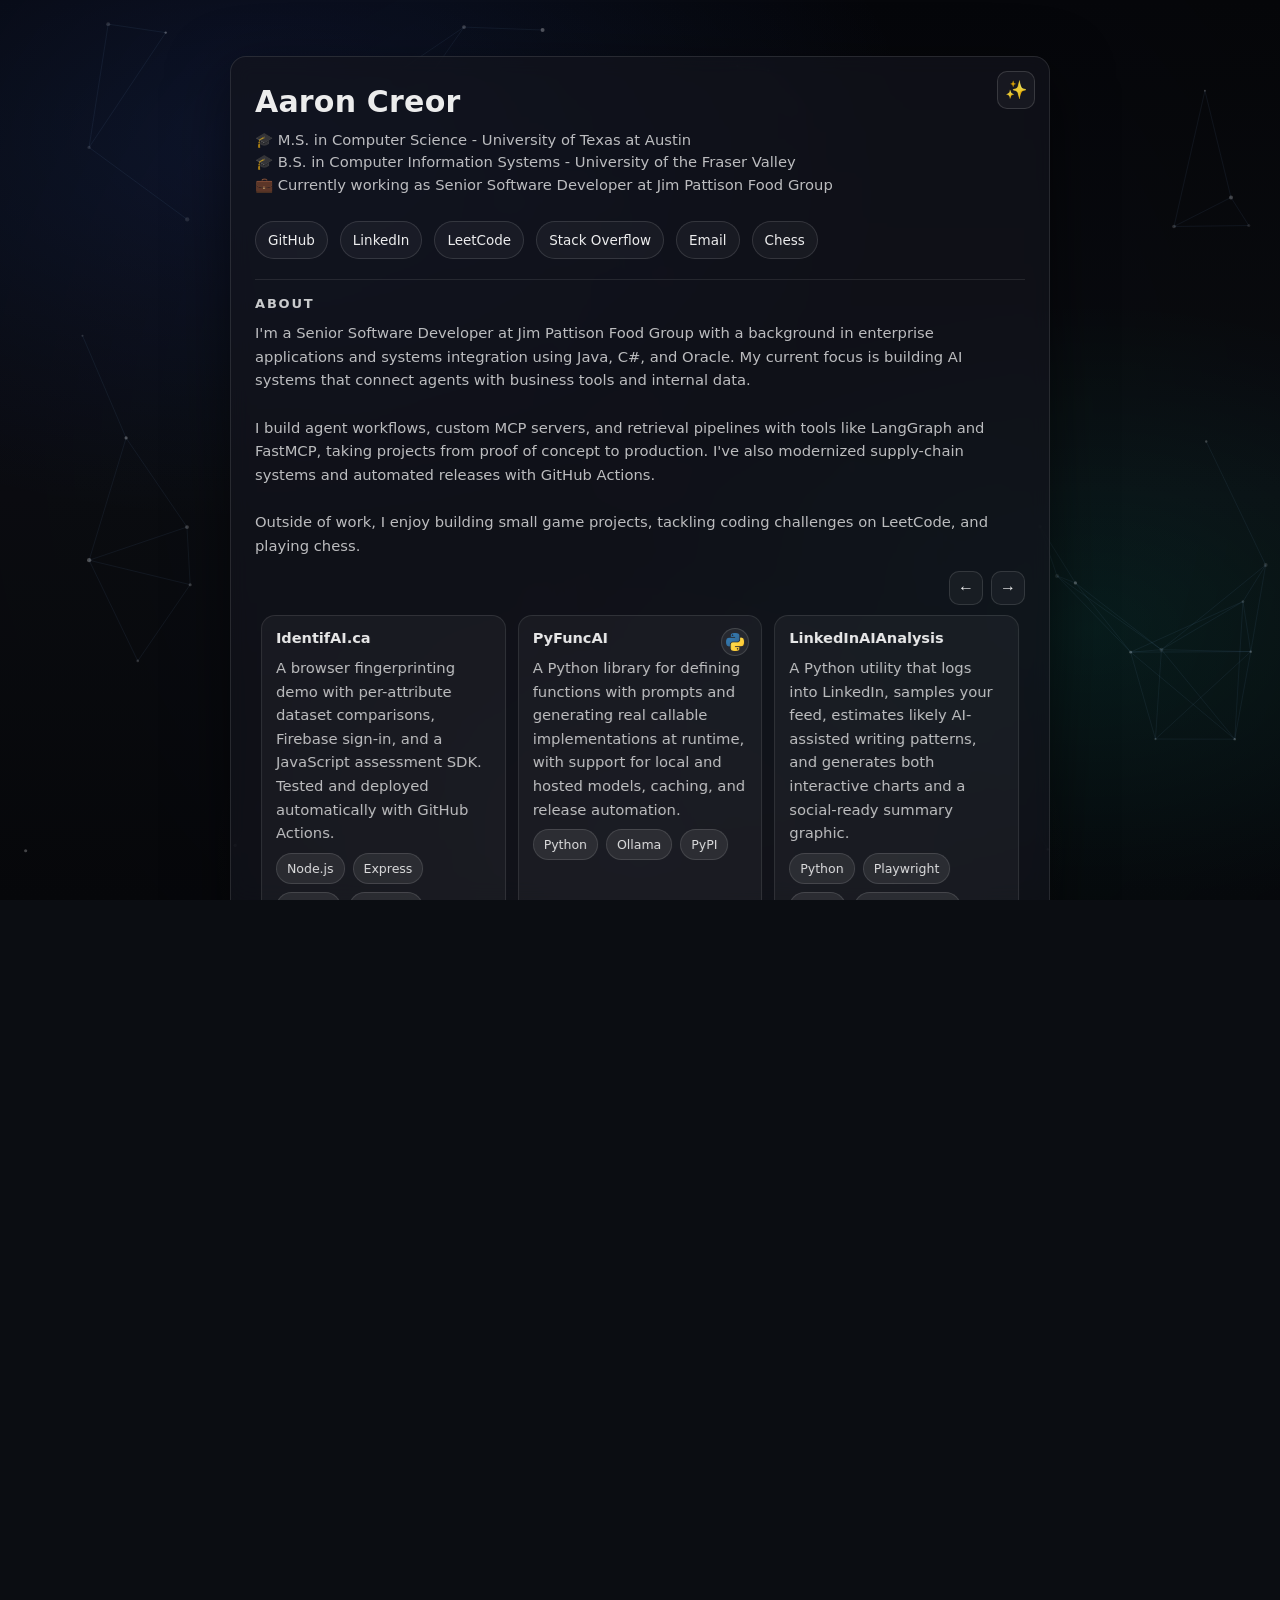
==== index.html @ f339ae99 "Add IdentifAI to featured projects" ====
<!doctype html>
<html lang="en">
<head>
  <meta charset="UTF-8">
  <meta name="viewport" content="width=device-width, initial-scale=1.0">
  <title>Aaron Creor</title>
  <meta
    name="description"
    content="Aaron Creor - Software Developer. Projects, links, and coding trackers."
  >
  <link rel="stylesheet" href="css/index.css?v=20260426d">
</head>
<body>
  <canvas id="bg" aria-hidden="true"></canvas>

  <main class="wrap">
    <div class="container">
      <div class="uiControls" aria-label="Display controls">
        <button
          id="themeToggle"
          class="themeToggle"
          type="button"
          aria-label="Background mode: stars"
          title="Background mode: stars"
        >
          &#10024;
        </button>

      </div>

      <header>
        <h1 class="name">Aaron Creor</h1>
        <p class="tagline">
          🎓 M.S. in Computer Science - University of Texas at Austin<br>
          🎓 B.S. in Computer Information Systems - University of the Fraser Valley<br>
          💼 Currently working as Senior Software Developer at Jim Pattison Food Group<br>
        </p>

        <nav class="links" aria-label="Primary links">
          <a href="https://github.com/AaronCreor" target="_blank" rel="noreferrer">GitHub</a>
          <a href="https://www.linkedin.com/in/aaroncreor/" target="_blank" rel="noreferrer">LinkedIn</a>
          <a href="https://leetcode.com/u/AaronCreor/" target="_blank" rel="noreferrer">LeetCode</a>
          <a href="https://stackoverflow.com/users/8954948/aaroncreor" target="_blank" rel="noreferrer">Stack Overflow</a>
          <a href="mailto:aaroncreor@gmail.com" target="_blank" rel="noreferrer">Email</a>
          <a href="https://www.chess.com/member/aaroncreor" target="_blank" rel="noreferrer">Chess</a>
        </nav>
      </header>

      <section class="section">
        <h2>About</h2>
        <p>
          I&apos;m a Senior Software Developer at Jim Pattison Food Group with a background in enterprise applications and
          systems integration using Java, C#, and Oracle. My current focus is building AI systems that connect agents
          with business tools and internal data.
          <br><br>
          I build agent workflows, custom MCP servers, and retrieval pipelines with tools like LangGraph and FastMCP,
          taking projects from proof of concept to production. I&apos;ve also modernized supply-chain systems and automated
          releases with GitHub Actions.
          <br><br>
          Outside of work, I enjoy building small game projects, tackling coding challenges on LeetCode, and playing chess.
        </p>

        <div class="projectCarousel" id="projectCarousel" aria-label="Featured projects carousel">
          <div class="projectCarouselHeader">
            <button
              class="projectCarouselBtn"
              id="projectCarouselPrev"
              type="button"
              aria-label="Previous project"
              title="Previous project"
            >
              &#8592;
            </button>
            <button
              class="projectCarouselBtn"
              id="projectCarouselNext"
              type="button"
              aria-label="Next project"
              title="Next project"
            >
              &#8594;
            </button>
          </div>

          <div class="projectCarouselViewport">
            <div class="projectCarouselTrack" id="projectCarouselTrack">
              <div class="projectSlide">
                <a
                  class="card projectCard"
                  href="https://identifai.ca/"
                  target="_blank"
                  rel="noreferrer"
                  aria-label="Open IdentifAI browser fingerprinting demo"
                >
                  <h3 class="projectCardTitle">IdentifAI.ca</h3>
                  <p class="projectDesc">
                    A browser fingerprinting demo with per-attribute dataset comparisons, Firebase sign-in, and a JavaScript
                    assessment SDK. Tested and deployed automatically with GitHub Actions.
                  </p>
                  <div class="chips" aria-label="IdentifAI technology">
                    <span class="chip">Node.js</span>
                    <span class="chip">Express</span>
                    <span class="chip">MySQL</span>
                    <span class="chip">Firebase</span>
                  </div>
                </a>
              </div>

              <div class="projectSlide">
                <div class="card projectCard projectCardWithAction">
                  <a
                    class="projectCardOverlayLink"
                    href="https://github.com/AaronCreor/PyFuncAI"
                    target="_blank"
                    rel="noreferrer"
                    aria-label="Open PyFuncAI GitHub repository"
                  ></a>
                  <div class="projectCardContent">
                    <h3 class="projectCardTitle">PyFuncAI</h3>
                    <p class="projectDesc">
                      A Python library for defining functions with prompts and generating real callable implementations at runtime,
                      with support for local and hosted models, caching, and release automation.
                    </p>
                    <div class="chips" aria-label="PyFuncAI technology">
                      <span class="chip">Python</span>
                      <span class="chip">Ollama</span>
                      <span class="chip">PyPI</span>
                    </div>
                  </div>
                  <a
                    class="projectCardActionBtn"
                    href="https://pypi.org/project/PyFuncAI/"
                    target="_blank"
                    rel="noreferrer"
                    aria-label="Open PyFuncAI on PyPI"
                    title="Open PyPI"
                  >
                    <img
                      class="projectCardActionIcon"
                      src="media/Python-Logo.png"
                      alt=""
                      aria-hidden="true"
                    >
                  </a>
                </div>
              </div>

              <div class="projectSlide">
                <a
                  class="card projectCard"
                  href="https://github.com/AaronCreor/LinkedInAIAnalysis"
                  target="_blank"
                  rel="noreferrer"
                >
                  <h3 class="projectCardTitle">LinkedInAIAnalysis</h3>
                  <p class="projectDesc">
                    A Python utility that logs into LinkedIn, samples your feed, estimates likely AI-assisted writing patterns,
                    and generates both interactive charts and a social-ready summary graphic.
                  </p>
                  <div class="chips" aria-label="LinkedInAIAnalysis technology">
                    <span class="chip">Python</span>
                    <span class="chip">Playwright</span>
                    <span class="chip">Plotly</span>
                    <span class="chip">Data Analysis</span>
                  </div>
                </a>
              </div>

              <div class="projectSlide">
                <a
                  class="card projectCard"
                  href="https://github.com/AaronCreor/StockMarketShowdown"
                  target="_blank"
                  rel="noreferrer"
                >
                  <h3 class="projectCardTitle">StockMarketShowdown</h3>
                  <p class="projectDesc">
                    A Kotlin Android stock market simulation game that combines app architecture with real app concerns like auth,
                    data storage, networking, and media loading.
                  </p>
                  <div class="chips" aria-label="StockMarketShowdown technology">
                    <span class="chip">Kotlin</span>
                    <span class="chip">Firebase</span>
                    <span class="chip">Retrofit + OkHttp</span>
                    <span class="chip">Glide</span>
                  </div>
                </a>
              </div>

              <div class="projectSlide">
                <div class="card projectCard projectCardWithAction">
                  <a
                    class="projectCardOverlayLink"
                    href="https://github.com/AaronCreor/BestChessMove"
                    target="_blank"
                    rel="noreferrer"
                    aria-label="Open BestChessMove GitHub repository"
                  ></a>
                  <div class="projectCardContent">
                  <h3 class="projectCardTitle">BestChessMove</h3>
                  <p class="projectDesc">
                    A responsive chess analysis web app for desktop and mobile that lets users build positions with drag-and-drop or FEN, then
                    calculates the best move using the Lichess cloud evaluation API.
                  </p>
                  <div class="chips" aria-label="BestChessMove technology">
                    <span class="chip">HTML/CSS/JS</span>
                    <span class="chip">PHP</span>
                    <span class="chip">GitHub Actions</span>
                  </div>
                  </div>
                  <a
                    class="projectCardActionBtn"
                    href="https://best-chess-move.com/"
                    target="_blank"
                    rel="noreferrer"
                    aria-label="Open BestChessMove website"
                    title="Open Website"
                  >🌐</a>
                </div>
              </div>

              <div class="projectSlide">
                <a
                  class="card projectCard"
                  href="mini-projects/"
                >
                  <h3 class="projectCardTitle">Mini Projects</h3>
                  <p class="projectDesc">
                    A collection of small projects demonstrating the use of AI agents and tooling.
                  </p>
                  <div class="chips" aria-label="Mini Projects technology">
                    <span class="chip">AI Agents</span>
                    <span class="chip">Automation</span>
                  </div>
                </a>
              </div>

              <div class="projectSlide">
                <a
                  class="card projectCard"
                  href="https://github.com/AaronCreor/FriendFlicks"
                  target="_blank"
                  rel="noreferrer"
                >
                  <h3 class="projectCardTitle">FriendFlicks</h3>
                  <p class="projectDesc">
                    A movie discovery app with a Java-based main application, supported by Python IMDb data scripts and a full
                    project workflow that includes mockups and documentation.
                  </p>
                  <div class="chips" aria-label="FriendFlicks technology">
                    <span class="chip">Java</span>
                    <span class="chip">Python</span>
                    <span class="chip">Gradle</span>
                  </div>
                </a>
              </div>

              <div class="projectSlide">
                <a
                  class="card projectCard"
                  href="https://github.com/AaronCreor/LeetCodeSolutions"
                  target="_blank"
                  rel="noreferrer"
                >
                  <h3 class="projectCardTitle">LeetCodeSolutions</h3>
                  <p class="projectDesc">
                    An actively maintained algorithms repository showcasing data structures, problem-solving patterns, and consistent
                    iteration through clean solution implementations.
                  </p>
                  <div class="chips" aria-label="LeetCodeSolutions technology">
                    <span class="chip">Algorithms</span>
                    <span class="chip">Data Structures</span>
                    <span class="chip">Problem Solving</span>
                  </div>
                </a>
              </div>

              <div class="projectSlide">
                <a
                  class="card projectCard"
                  href="https://github.com/AaronCreor/GalakZ"
                  target="_blank"
                  rel="noreferrer"
                >
                  <h3 class="projectCardTitle">GalakZed</h3>
                  <p class="projectDesc">
                    A simple space shooter game built in Java using Java2D, Swing, and AWT. Available for sale on Steam, and utilizing the steamworks API.
                  </p>
                  <div class="chips" aria-label="GalakZ technology">
                    <span class="chip">Java</span>
                    <span class="chip">Swing</span>
                    <span class="chip">AWT</span>
                    <span class="chip">Steamworks</span>
                  </div>
                </a>
              </div>

              <div class="projectSlide">
                <a
                  class="card projectCard"
                  href="https://github.com/AaronCreor/AaronCreor-website"
                  target="_blank"
                  rel="noreferrer"
                >
                  <h3 class="projectCardTitle">aaroncreor.com</h3>
                  <p class="projectDesc">
                    My personal portfolio site built with a lightweight stack and automated deployment, including custom UI polish,
                    blog support, and PHP-backed GitHub stats.
                  </p>
                  <div class="chips" aria-label="aaroncreor.com technology">
                    <span class="chip">HTML/CSS/JS</span>
                    <span class="chip">PHP</span>
                    <span class="chip">GitHub Actions</span>
                  </div>
                </a>
              </div>
            </div>
          </div>
        </div>
      </section>

      <section class="section">
        <div class="sectionHeaderRow">
          <h2>Blog</h2>
          <a class="sectionLinkButton" href="blog/">View all posts</a>
        </div>

        <div class="blogList" id="recentBlogPosts"></div>
        <div class="smallNote" id="blogPostsNote">Loading posts...</div>
      </section>

      <section class="section tracker">
        <h2>Trackers</h2>

        <div class="trackerGrid">
          <div class="full">
            <a href="https://leetcode.com/u/AaronCreor/" target="_blank" rel="noreferrer">
              <img
                src="https://leetcard.jacoblin.cool/AaronCreor?theme=dark&font=Red%20Hat%20Display&ext=heatmap"
                alt="LeetCode stats card for AaronCreor"
                loading="lazy"
              >
            </a>
          </div>

          <div class="full">
            <a href="https://github.com/AaronCreor" target="_blank" rel="noreferrer">
              <img
                class="mediaFrame"
                src="https://streak-stats.demolab.com/?user=AaronCreor&theme=dark&hide_border=true&background=0b0d12"
                alt="GitHub streak for AaronCreor"
                loading="lazy"
              >
            </a>
          </div>

          <div class="full">
            <div class="card">
              <h3 class="cardTitle">Language Frequency</h3>
              <div class="langList" id="ghLangList"></div>
              <div class="smallNote" id="ghLangNote">Loading...</div>
            </div>
          </div>
        </div>
      </section>

      <section class="section">
        <h2>Languages &amp; Tools</h2>

        <div class="chips" aria-label="Languages">
          <span class="chip">Java</span>
          <span class="chip">C#</span>
          <span class="chip">.NET</span>
          <span class="chip">Python</span>
          <span class="chip">Kotlin</span>
          <span class="chip">Bash</span>
          <span class="chip">PowerShell</span>
          <span class="chip">SQL</span>
          <span class="chip">MySQL</span>
          <span class="chip">Oracle</span>
          <span class="chip">PostgreSQL</span>
        </div>

        <div class="chips chipsTopGap" aria-label="Tools">
          <span class="chip">Jira</span>
          <span class="chip">Confluence</span>
          <span class="chip">GitHub Actions</span>
          <span class="chip">Unix/Linux</span>
          <span class="chip">J2EE (JBoss EAP)</span>
        </div>
      </section>

      <section class="section">
        <h2>Extras</h2>

        <details>
          <summary>Resume</summary>
          <p>
            <a href="media/Aaron_Resume.pdf" target="_blank" rel="noreferrer">Open / download resume (PDF)</a>
          </p>
        </details>

        <details class="stackGap">
          <summary>Research</summary>
          <p>
            <strong>Predicting Canadian Population Growth Through Machine Learning</strong><br>
            <a
              href="media/Predicting Canadian Population Growth Through Machine Learning.pdf"
              target="_blank"
              rel="noreferrer"
            >
              View PDF
            </a>
          </p>
        </details>

        <a class="extraLinkCard stackGap" href="mini-projects/">Mini Projects</a>

        <details class="stackGap">
          <summary>SuperTuxKart AI</summary>
          <p class="mediaParagraph">
            <video controls preload="metadata" class="mediaFrame">
              <source src="media/SuperTuxKart.webm" type="video/webm">
              Your browser doesn&apos;t support HTML5 video.
            </video>
          </p>
        </details>

        <details class="stackGap">
          <summary>Badges &amp; Certifications</summary>
          <div class="badgeGrid badgeGridTopGap">
            <a
              class="badgeCard"
              href="https://cns.badges.utexas.edu/d0c8f2d1-d09c-4305-89a2-3057356440a3#acc.Bipou2rD"
              target="_blank"
              rel="noreferrer"
            >
              <div class="badgeIcon" aria-hidden="true">🏅</div>
              <div class="badgeMeta">
                <div class="badgeTitle">Planning, Search, and Reasoning Under Uncertainty</div>
                <div class="badgeIssuer">University of Texas at Austin</div>
              </div>
            </a>

            <a
              class="badgeCard"
              href="https://cns.badges.utexas.edu/4b940814-dc18-4f03-8389-31276d8d8d57#acc.eKMy4nWl"
              target="_blank"
              rel="noreferrer"
            >
              <div class="badgeIcon" aria-hidden="true">🏅</div>
              <div class="badgeMeta">
                <div class="badgeTitle">Advances in Deep Learning</div>
                <div class="badgeIssuer">University of Texas at Austin</div>
              </div>
            </a>

            <a
              class="badgeCard"
              href="https://www.credential.net/b38694bb-87b1-49be-a6e6-803e81db1cc8#acc.PRzanSO4"
              target="_blank"
              rel="noreferrer"
            >
              <div class="badgeIcon" aria-hidden="true">🏅</div>
              <div class="badgeMeta">
                <div class="badgeTitle">Reinforcement Learning</div>
                <div class="badgeIssuer">University of Texas at Austin</div>
              </div>
            </a>

            <a
              class="badgeCard"
              href="https://badges.parchment.com/public/assertions/HCPWUts5TjuVZpqz9exq-A"
              target="_blank"
              rel="noreferrer"
            >
              <div class="badgeIcon" aria-hidden="true">🏅</div>
              <div class="badgeMeta">
                <div class="badgeTitle">Deep Learning</div>
                <div class="badgeIssuer">University of Texas at Austin</div>
              </div>
            </a>

            <a
              class="badgeCard"
              href="https://badges.parchment.com/public/assertions/lktZ4gOxTg-RYlUqe2Di-w"
              target="_blank"
              rel="noreferrer"
            >
              <div class="badgeIcon" aria-hidden="true">🏅</div>
              <div class="badgeMeta">
                <div class="badgeTitle">Android Programming</div>
                <div class="badgeIssuer">University of Texas at Austin</div>
              </div>
            </a>

            <a
              class="badgeCard"
              href="https://badges.parchment.com/public/assertions/TAV_9qyUTIGCQJ_lx-zVnA"
              target="_blank"
              rel="noreferrer"
            >
              <div class="badgeIcon" aria-hidden="true">🏅</div>
              <div class="badgeMeta">
                <div class="badgeTitle">Case Studies in Machine Learning</div>
                <div class="badgeIssuer">University of Texas at Austin</div>
              </div>
            </a>
          </div>
        </details>
      </section>

      <footer class="siteFooter" aria-label="Deployment info">
        Last deployed via GitHub Actions on <span>__LAST_DEPLOYED_AT__</span>
      </footer>
    </div>
  </main>

  <script src="js/index.js?v=20260426d" defer></script>
</body>
</html>
---- css/index.css ----
:root {
  --bg: #0b0d12;
  --card: rgba(18, 20, 28, 0.72);
  --card-border: rgba(255, 255, 255, 0.1);
  --text: rgba(255, 255, 255, 0.92);
  --muted: rgba(255, 255, 255, 0.72);
  --link: rgba(145, 190, 255, 0.95);
  --link-hover: rgba(196, 225, 255, 1);
  --chip: rgba(255, 255, 255, 0.08);
  --chip-border: rgba(255, 255, 255, 0.12);
  --shadow: 0 18px 60px rgba(0, 0, 0, 0.55);
  --radius: 16px;
}

* {
  box-sizing: border-box;
}

html,
body {
  height: 100%;
  overflow-x: hidden;
}

body {
  margin: 0;
  font-family: ui-sans-serif, system-ui, -apple-system, "Segoe UI", Roboto, Helvetica, Arial, sans-serif;
  background: var(--bg);
  color: var(--text);
  overflow-x: hidden;
}

html[data-color-mode="light"] {
  --bg: #eef2f8;
  --card: rgba(255, 255, 255, 0.84);
  --card-border: rgba(15, 23, 42, 0.12);
  --text: rgba(15, 23, 42, 0.96);
  --muted: rgba(15, 23, 42, 0.72);
  --link: rgba(31, 95, 190, 0.95);
  --link-hover: rgba(18, 72, 152, 1);
  --chip: rgba(15, 23, 42, 0.05);
  --chip-border: rgba(15, 23, 42, 0.12);
  --shadow: 0 18px 60px rgba(15, 23, 42, 0.12);
}

canvas#bg {
  position: fixed;
  inset: 0;
  z-index: 0;
  display: block;
  width: 100%;
  height: 100%;
  background:
    radial-gradient(1200px 700px at 20% 15%, rgba(60, 110, 255, 0.14), transparent 55%),
    radial-gradient(900px 600px at 85% 70%, rgba(0, 255, 200, 0.08), transparent 55%),
    radial-gradient(800px 550px at 50% 95%, rgba(255, 255, 255, 0.05), transparent 55%),
    linear-gradient(180deg, #06070b 0%, #0b0d12 55%, #07080c 100%);
}

html[data-color-mode="light"] canvas#bg {
  background:
    radial-gradient(1200px 700px at 20% 15%, rgba(60, 110, 255, 0.08), transparent 55%),
    radial-gradient(900px 600px at 85% 70%, rgba(0, 160, 130, 0.05), transparent 55%),
    radial-gradient(800px 550px at 50% 95%, rgba(15, 23, 42, 0.04), transparent 55%),
    linear-gradient(180deg, #f7f9fc 0%, #eef2f8 55%, #e7edf6 100%);
}

.wrap {
  position: relative;
  z-index: 1;
  display: grid;
  min-height: 100%;
  place-items: center;
  padding: 56px 18px;
}

.container {
  position: relative;
  min-width: 0;
  width: min(820px, 100%);
  padding: 28px 24px;
  border: 1px solid var(--card-border);
  border-radius: var(--radius);
  background: var(--card);
  box-shadow: var(--shadow);
  backdrop-filter: blur(10px);
  -webkit-backdrop-filter: blur(10px);
}

header {
  display: flex;
  flex-direction: column;
  gap: 10px;
  margin-bottom: 8px;
  padding-right: 56px;
}

.uiControls {
  position: absolute;
  top: 14px;
  right: 14px;
  z-index: 2;
  display: grid;
  gap: 8px;
}

.themeToggle {
  display: grid;
  place-items: center;
  width: 38px;
  height: 38px;
  padding: 0;
  border: 1px solid rgba(255, 255, 255, 0.14);
  border-radius: 10px;
  background: rgba(255, 255, 255, 0.04);
  color: var(--text);
  font-size: 18px;
  line-height: 1;
  cursor: pointer;
  transition: transform 120ms ease, border-color 120ms ease, background 120ms ease;
}

.themeToggle:hover {
  transform: translateY(-1px);
  border-color: rgba(255, 255, 255, 0.24);
  background: rgba(255, 255, 255, 0.07);
}

.themeToggle:focus-visible {
  outline: 2px solid rgba(145, 190, 255, 0.75);
  outline-offset: 2px;
}

.themeToggle:disabled {
  cursor: not-allowed;
  opacity: 0.65;
  transform: none;
}

html[data-color-mode="light"] .themeToggle {
  border-color: rgba(15, 23, 42, 0.14);
  background: rgba(255, 255, 255, 0.75);
  color: rgba(15, 23, 42, 0.95);
}

html[data-color-mode="light"] .themeToggle:hover {
  border-color: rgba(15, 23, 42, 0.24);
  background: rgba(255, 255, 255, 0.95);
}

.name {
  margin: 0;
  font-size: 30px;
  font-weight: 750;
  line-height: 1.12;
  letter-spacing: 0.2px;
}

.tagline {
  max-width: 70ch;
  margin: 0;
  color: var(--muted);
  font-size: 14.75px;
  line-height: 1.55;
}

.links {
  display: flex;
  flex-wrap: wrap;
  gap: 10px 12px;
  margin: 14px 0 2px;
  padding: 0;
}

.links a {
  display: inline-flex;
  align-items: center;
  gap: 8px;
  padding: 10px 12px;
  border: 1px solid rgba(255, 255, 255, 0.12);
  border-radius: 999px;
  background: rgba(255, 255, 255, 0.04);
  color: var(--text);
  font-size: 13.5px;
  text-decoration: none;
  white-space: nowrap;
  transition: transform 120ms ease, border-color 120ms ease, background 120ms ease;
}

.links a:hover {
  transform: translateY(-1px);
  border-color: rgba(255, 255, 255, 0.22);
  background: rgba(255, 255, 255, 0.06);
}

.section {
  margin-top: 18px;
  padding-top: 16px;
  border-top: 1px solid rgba(255, 255, 255, 0.09);
}

.section h2 {
  margin: 0 0 10px;
  color: rgba(255, 255, 255, 0.78);
  font-size: 13px;
  letter-spacing: 0.14em;
  text-transform: uppercase;
}

.sectionHeaderRow {
  display: flex;
  align-items: center;
  justify-content: space-between;
  gap: 12px;
}

.sectionHeaderRow h2 {
  margin-bottom: 0;
}

.sectionLink {
  color: var(--link);
  font-size: 13px;
  text-decoration: none;
}

.sectionLink:hover {
  color: var(--link-hover);
  text-decoration: underline;
}

.sectionLinkButton {
  display: inline-flex;
  align-items: center;
  padding: 8px 12px;
  border: 1px solid rgba(255, 255, 255, 0.12);
  border-radius: 999px;
  background: rgba(255, 255, 255, 0.04);
  color: var(--text);
  font-size: 12.75px;
  text-decoration: none;
  transition: transform 120ms ease, border-color 120ms ease, background 120ms ease;
}

.sectionLinkButton:hover {
  transform: translateY(-1px);
  border-color: rgba(255, 255, 255, 0.22);
  background: rgba(255, 255, 255, 0.06);
  text-decoration: none;
}

.section p {
  margin: 8px 0 0;
  color: var(--muted);
  font-size: 14.75px;
  line-height: 1.6;
}

code {
  padding: 1px 6px;
  border: 1px solid rgba(255, 255, 255, 0.12);
  border-radius: 6px;
  background: rgba(255, 255, 255, 0.05);
  color: rgba(255, 255, 255, 0.92);
  font-family: ui-monospace, SFMono-Regular, Menlo, Monaco, Consolas, "Liberation Mono", "Courier New", monospace;
  font-size: 0.92em;
}

.grid {
  display: grid;
  grid-template-columns: 1fr;
  gap: 14px;
  margin-top: 14px;
}

.gridProjects {
  grid-template-columns: 1fr;
}

.projectCarousel {
  min-width: 0;
  margin-top: 14px;
}

.projectCarouselHeader {
  display: flex;
  justify-content: flex-end;
  gap: 8px;
  margin-bottom: 10px;
}

.projectCarouselBtn {
  display: grid;
  place-items: center;
  width: 34px;
  height: 34px;
  padding: 0;
  border: 1px solid rgba(255, 255, 255, 0.12);
  border-radius: 10px;
  background: rgba(255, 255, 255, 0.04);
  color: var(--text);
  font-size: 16px;
  line-height: 1;
  cursor: pointer;
  transition: transform 120ms ease, border-color 120ms ease, background 120ms ease;
}

.projectCarouselBtn:hover {
  transform: translateY(-1px);
  border-color: rgba(255, 255, 255, 0.22);
  background: rgba(255, 255, 255, 0.06);
}

.projectCarouselBtn:focus-visible {
  outline: 2px solid rgba(145, 190, 255, 0.75);
  outline-offset: 2px;
}

.projectCarouselViewport {
  overflow: hidden;
  margin: 0;
  min-width: 0;
}

.projectCarouselTrack {
  display: flex;
  transition: transform 220ms ease;
  will-change: transform;
}

.projectSlide {
  flex: 0 0 calc(100% / var(--project-visible-count, 1));
  min-width: 0;
  padding: 0 6px;
}

.projectSlide .projectCard {
  height: 100%;
  margin: 0;
}

.projectCard {
  display: block;
  color: inherit;
  text-decoration: none;
}

.projectCardWithAction {
  position: relative;
  display: block;
}

.projectCardOverlayLink {
  position: absolute;
  inset: 0;
  right: 48px;
  border-radius: inherit;
  z-index: 1;
}

.projectCardOverlayLink:focus-visible {
  outline: 2px solid rgba(145, 190, 255, 0.75);
  outline-offset: 2px;
}

.projectCardContent {
  position: relative;
  z-index: 2;
  pointer-events: none;
}

.projectCardActionBtn {
  position: absolute;
  right: 12px;
  top: 12px;
  z-index: 3;
  width: 28px;
  height: 28px;
  display: grid;
  place-items: center;
  border-radius: 999px;
  border: 1px solid rgba(255, 255, 255, 0.14);
  background: rgba(255, 255, 255, 0.06);
  text-decoration: none;
  line-height: 1;
  font-size: 14px;
  transition: transform 120ms ease, border-color 120ms ease, background 120ms ease;
}

.projectCardActionIcon {
  display: block;
  max-width: 18px;
  max-height: 18px;
  width: auto;
  height: auto;
  object-fit: contain;
}

.projectCardActionBtn:hover {
  transform: translateY(-1px);
  border-color: rgba(255, 255, 255, 0.24);
  background: rgba(255, 255, 255, 0.1);
}

.projectCardActionBtn:focus-visible {
  outline: 2px solid rgba(145, 190, 255, 0.75);
  outline-offset: 2px;
}

.projectCard:hover {
  transform: translateY(-1px);
  border-color: rgba(255, 255, 255, 0.2);
  background: rgba(255, 255, 255, 0.05);
}

.projectCard:focus-visible {
  outline: 2px solid rgba(145, 190, 255, 0.75);
  outline-offset: 2px;
}

.projectCardTitle {
  margin: 0 0 10px;
  color: rgba(255, 255, 255, 0.9);
  font-size: 14.5px;
}

.projectCardLink,
.projectCardTitle {
  color: inherit;
  text-decoration: none;
}

.projectCard:hover .projectCardTitle {
  color: var(--link);
}

.projectDesc {
  margin: 0;
  color: var(--muted);
  font-size: 13.75px;
  line-height: 1.55;
}

.card {
  padding: 14px;
  border: 1px solid rgba(255, 255, 255, 0.1);
  border-radius: 14px;
  background: rgba(255, 255, 255, 0.04);
}

.card h3 {
  margin: 0 0 10px;
  color: rgba(255, 255, 255, 0.9);
  font-size: 14.5px;
}

.cardTitle {
  margin: 0 0 10px;
}

.list {
  display: grid;
  gap: 10px;
  margin: 0;
  padding: 0;
  list-style: none;
}

.list a {
  display: inline-block;
  padding: 9px 10px;
  border: 1px solid rgba(255, 255, 255, 0.1);
  border-radius: 12px;
  background: rgba(255, 255, 255, 0.03);
  color: rgba(255, 255, 255, 0.88);
  text-decoration: none;
  transition: border-color 120ms ease, transform 120ms ease, background 120ms ease;
}

.list a:hover {
  transform: translateY(-1px);
  border-color: rgba(255, 255, 255, 0.2);
  background: rgba(255, 255, 255, 0.05);
}

.chips {
  display: flex;
  flex-wrap: wrap;
  gap: 8px;
  margin-top: 8px;
}

.chipsTopGap {
  margin-top: 10px;
}

.chip {
  padding: 7px 10px;
  border: 1px solid var(--chip-border);
  border-radius: 999px;
  background: var(--chip);
  color: rgba(255, 255, 255, 0.85);
  font-size: 12.5px;
  user-select: none;
}

.tracker img,
.mediaFrame {
  display: block;
  width: 100%;
  border: 1px solid rgba(255, 255, 255, 0.1);
  border-radius: 12px;
  background: rgba(255, 255, 255, 0.03);
}

.trackerGrid {
  display: grid;
  grid-template-columns: 1fr;
  gap: 12px;
  margin-top: 12px;
}

.blogList {
  display: grid;
  gap: 10px;
  margin-top: 12px;
}

.blogCard {
  display: block;
  padding: 12px;
  border: 1px solid rgba(255, 255, 255, 0.1);
  border-radius: 14px;
  background: rgba(255, 255, 255, 0.03);
  color: inherit;
  text-decoration: none;
  transition: transform 120ms ease, border-color 120ms ease, background 120ms ease;
}

.blogCard:hover {
  transform: translateY(-1px);
  border-color: rgba(255, 255, 255, 0.2);
  background: rgba(255, 255, 255, 0.05);
}

.blogCardTitle {
  margin: 0;
  color: rgba(255, 255, 255, 0.9);
  font-size: 15px;
  font-weight: 650;
  line-height: 1.25;
}

.blogCardMeta {
  margin-top: 6px;
  color: rgba(255, 255, 255, 0.62);
  font-size: 12.5px;
}

.blogCardExcerpt {
  margin-top: 8px;
  color: var(--muted);
  font-size: 13.5px;
  line-height: 1.5;
}

details {
  padding: 10px 12px;
  border: 1px solid rgba(255, 255, 255, 0.1);
  border-radius: 14px;
  background: rgba(255, 255, 255, 0.03);
}

.stackGap {
  margin-top: 10px;
}

summary {
  cursor: pointer;
  color: rgba(255, 255, 255, 0.9);
  font-weight: 650;
  list-style: none;
  outline: none;
}

summary::-webkit-details-marker {
  display: none;
}

details p {
  margin: 10px 0 0;
  color: var(--muted);
  font-size: 14.5px;
  line-height: 1.55;
}

details a {
  color: var(--link);
  text-decoration: none;
}

details a:hover {
  color: var(--link-hover);
  text-decoration: underline;
}

.extraLinkCard {
  display: block;
  padding: 10px 12px;
  border: 1px solid rgba(255, 255, 255, 0.1);
  border-radius: 14px;
  background: rgba(255, 255, 255, 0.03);
  color: rgba(255, 255, 255, 0.9);
  font-weight: 650;
  text-decoration: none;
  transition: transform 120ms ease, border-color 120ms ease, background 120ms ease;
}

.extraLinkCard:hover {
  transform: translateY(-1px);
  border-color: rgba(255, 255, 255, 0.2);
  background: rgba(255, 255, 255, 0.05);
}

.toolHeader {
  gap: 12px;
}

.toolNav {
  display: flex;
  flex-wrap: wrap;
  gap: 8px;
}

.backLink {
  width: fit-content;
}

.miniProjectList {
  display: grid;
  gap: 12px;
}

.miniProjectCard {
  display: block;
  padding: 14px;
  border: 1px solid rgba(255, 255, 255, 0.1);
  border-radius: 14px;
  background: rgba(255, 255, 255, 0.03);
  color: inherit;
  text-decoration: none;
  transition: transform 120ms ease, border-color 120ms ease, background 120ms ease;
}

.miniProjectCard:hover {
  transform: translateY(-1px);
  border-color: rgba(255, 255, 255, 0.2);
  background: rgba(255, 255, 255, 0.05);
}

.miniProjectMeta {
  min-width: 0;
}

.miniProjectTitle {
  margin: 0 0 8px;
  color: rgba(255, 255, 255, 0.9);
  font-size: 15px;
  font-weight: 650;
  line-height: 1.25;
  letter-spacing: 0;
  text-transform: none;
}

.miniProjectCard p {
  margin: 0;
  color: var(--muted);
  font-size: 13.75px;
  line-height: 1.55;
}

.emailClassifier {
  display: grid;
  gap: 10px;
  margin-top: 12px;
}

.emailClassifierStandalone {
  margin-top: 0;
}

.emailClassifierLabel {
  color: rgba(255, 255, 255, 0.72);
  font-size: 13px;
  font-weight: 650;
}

.emailClassifier textarea {
  display: block;
  width: 100%;
  min-height: 150px;
  resize: vertical;
  padding: 12px;
  border: 1px solid rgba(255, 255, 255, 0.12);
  border-radius: 12px;
  background: rgba(255, 255, 255, 0.04);
  color: var(--text);
  font: inherit;
  font-size: 14px;
  line-height: 1.5;
}

.emailClassifier textarea::placeholder {
  color: rgba(255, 255, 255, 0.42);
}

.emailClassifier textarea:focus {
  border-color: rgba(145, 190, 255, 0.5);
  outline: none;
  box-shadow: 0 0 0 2px rgba(145, 190, 255, 0.16);
}

.emailClassifierActions {
  display: flex;
  align-items: center;
  justify-content: space-between;
  gap: 12px;
}

.emailClassifierCount {
  color: rgba(255, 255, 255, 0.48);
  font-size: 12px;
}

.emailClassifierCount.isOverLimit {
  color: rgba(255, 118, 118, 0.95);
}

.sectionLinkButton:disabled {
  cursor: not-allowed;
  opacity: 0.55;
  transform: none;
}

.emailClassifierStatus {
  min-height: 18px;
  color: rgba(255, 255, 255, 0.56);
  font-size: 12.75px;
}

.emailClassifierStatus.isLoading {
  display: inline-flex;
  align-items: center;
  gap: 8px;
}

.emailClassifierStatus.isLoading::before {
  content: "";
  width: 10px;
  height: 10px;
  border: 2px solid rgba(145, 190, 255, 0.28);
  border-top-color: rgba(145, 190, 255, 0.9);
  border-radius: 999px;
  animation: classifierSpin 800ms linear infinite;
}

.emailClassifierStatus.isError {
  color: rgba(255, 118, 118, 0.95);
}

.emailClassifierResult {
  padding: 12px;
  border: 1px solid rgba(145, 190, 255, 0.18);
  border-radius: 12px;
  background: rgba(145, 190, 255, 0.07);
}

.emailClassifierResultLabel {
  display: inline-flex;
  align-items: center;
  padding: 6px 9px;
  border: 1px solid rgba(255, 255, 255, 0.13);
  border-radius: 999px;
  color: rgba(255, 255, 255, 0.9);
  font-size: 12px;
  font-weight: 750;
  line-height: 1;
  text-transform: uppercase;
}

.emailClassifierResult[data-classification="request"] .emailClassifierResultLabel {
  background: rgba(105, 185, 140, 0.18);
  border-color: rgba(105, 185, 140, 0.28);
}

.emailClassifierResult[data-classification="incident"] .emailClassifierResultLabel {
  background: rgba(255, 178, 92, 0.18);
  border-color: rgba(255, 178, 92, 0.3);
}

.emailClassifierResult[data-classification="needs_human_review"] .emailClassifierResultLabel {
  background: rgba(255, 118, 118, 0.16);
  border-color: rgba(255, 118, 118, 0.28);
}

.emailClassifierResult p {
  margin-top: 8px;
}

@keyframes classifierSpin {
  to {
    transform: rotate(360deg);
  }
}

.mediaParagraph {
  margin-top: 10px;
}

.badgeGrid {
  display: grid;
  grid-template-columns: 1fr;
  gap: 10px;
  margin-top: 12px;
}

.badgeGridTopGap {
  margin-top: 10px;
}

.badgeCard {
  display: flex;
  align-items: flex-start;
  gap: 12px;
  padding: 12px;
  border: 1px solid rgba(255, 255, 255, 0.1);
  border-radius: 14px;
  background: rgba(255, 255, 255, 0.03);
  color: rgba(255, 255, 255, 0.88);
  text-decoration: none;
  transition: transform 120ms ease, border-color 120ms ease, background 120ms ease;
}

.badgeCard:hover {
  transform: translateY(-1px);
  border-color: rgba(255, 255, 255, 0.2);
  background: rgba(255, 255, 255, 0.05);
}

.badgeIcon {
  display: grid;
  flex: 0 0 auto;
  place-items: center;
  width: 34px;
  height: 34px;
  border: 1px solid rgba(255, 255, 255, 0.12);
  border-radius: 10px;
  background: rgba(255, 255, 255, 0.06);
  font-size: 12px;
  font-weight: 700;
}

.badgeMeta {
  display: grid;
  gap: 4px;
}

.badgeTitle {
  font-weight: 650;
  line-height: 1.2;
}

.badgeIssuer {
  color: rgba(255, 255, 255, 0.65);
  font-size: 13px;
  line-height: 1.35;
}

.smallNote {
  margin-top: 10px;
  color: rgba(255, 255, 255, 0.55);
  font-size: 13px;
}

.langList {
  display: grid;
  gap: 10px;
}

.langRow {
  display: grid;
  gap: 6px;
}

.langTop {
  display: flex;
  justify-content: space-between;
  gap: 10px;
  color: rgba(255, 255, 255, 0.78);
  font-size: 13px;
}

.langBar {
  overflow: hidden;
  height: 10px;
  border: 1px solid rgba(255, 255, 255, 0.1);
  border-radius: 999px;
  background: rgba(255, 255, 255, 0.04);
}

.langFill {
  width: 0%;
  height: 100%;
  border-radius: 999px;
  background: rgba(145, 190, 255, 0.6);
}

.siteFooter {
  margin-top: 18px;
  padding-top: 14px;
  border-top: 1px solid rgba(255, 255, 255, 0.08);
  color: rgba(255, 255, 255, 0.5);
  font-size: 12.5px;
  text-align: right;
}

html[data-color-mode="light"] .links a,
html[data-color-mode="light"] .card,
html[data-color-mode="light"] .list a,
html[data-color-mode="light"] .blogCard,
html[data-color-mode="light"] details,
html[data-color-mode="light"] .extraLinkCard,
html[data-color-mode="light"] .miniProjectCard,
html[data-color-mode="light"] .badgeCard,
html[data-color-mode="light"] .tracker img,
html[data-color-mode="light"] .mediaFrame,
html[data-color-mode="light"] .langBar,
html[data-color-mode="light"] .emailClassifier textarea,
html[data-color-mode="light"] .emailClassifierResult {
  border-color: rgba(15, 23, 42, 0.12);
  background: rgba(15, 23, 42, 0.03);
}

html[data-color-mode="light"] .links a:hover,
html[data-color-mode="light"] .list a:hover,
html[data-color-mode="light"] .blogCard:hover,
html[data-color-mode="light"] .extraLinkCard:hover,
html[data-color-mode="light"] .miniProjectCard:hover,
html[data-color-mode="light"] .badgeCard:hover {
  border-color: rgba(15, 23, 42, 0.2);
  background: rgba(15, 23, 42, 0.05);
}

html[data-color-mode="light"] .section {
  border-top-color: rgba(15, 23, 42, 0.08);
}

html[data-color-mode="light"] .section h2,
html[data-color-mode="light"] .blogCardMeta,
html[data-color-mode="light"] .langTop,
html[data-color-mode="light"] .badgeIssuer,
html[data-color-mode="light"] .smallNote,
html[data-color-mode="light"] .stat .label,
html[data-color-mode="light"] .emailClassifierLabel,
html[data-color-mode="light"] .emailClassifierStatus {
  color: rgba(15, 23, 42, 0.62);
}

html[data-color-mode="light"] .card h3,
html[data-color-mode="light"] .blogCardTitle,
html[data-color-mode="light"] .list a,
html[data-color-mode="light"] .sectionLinkButton,
html[data-color-mode="light"] details a,
html[data-color-mode="light"] summary,
html[data-color-mode="light"] .extraLinkCard,
html[data-color-mode="light"] .miniProjectTitle,
html[data-color-mode="light"] .badgeCard,
html[data-color-mode="light"] .emailClassifier textarea,
html[data-color-mode="light"] .emailClassifierResultLabel {
  color: rgba(15, 23, 42, 0.9);
}

html[data-color-mode="light"] code {
  border-color: rgba(15, 23, 42, 0.14);
  background: rgba(15, 23, 42, 0.04);
  color: rgba(15, 23, 42, 0.92);
}

html[data-color-mode="light"] .blogCardExcerpt {
  color: rgba(15, 23, 42, 0.74);
}

html[data-color-mode="light"] .miniProjectCard p {
  color: rgba(15, 23, 42, 0.74);
}

html[data-color-mode="light"] .projectCardLink {
  color: rgba(15, 23, 42, 0.9);
}

html[data-color-mode="light"] .projectDesc {
  color: rgba(15, 23, 42, 0.74);
}

html[data-color-mode="light"] .projectCard:hover {
  border-color: rgba(15, 23, 42, 0.2);
  background: rgba(15, 23, 42, 0.05);
}

html[data-color-mode="light"] .projectCardActionBtn {
  border-color: rgba(15, 23, 42, 0.12);
  background: rgba(15, 23, 42, 0.03);
}

html[data-color-mode="light"] .projectCardActionBtn:hover {
  border-color: rgba(15, 23, 42, 0.2);
  background: rgba(15, 23, 42, 0.06);
}

html[data-color-mode="light"] .projectCarouselBtn {
  border-color: rgba(15, 23, 42, 0.12);
  background: rgba(15, 23, 42, 0.03);
  color: rgba(15, 23, 42, 0.9);
}

html[data-color-mode="light"] .projectCarouselBtn:hover {
  border-color: rgba(15, 23, 42, 0.2);
  background: rgba(15, 23, 42, 0.05);
}

html[data-color-mode="light"] .chip {
  color: rgba(15, 23, 42, 0.82);
}

html[data-color-mode="light"] .sectionLinkButton {
  border-color: rgba(15, 23, 42, 0.12);
  background: rgba(15, 23, 42, 0.03);
}

html[data-color-mode="light"] .sectionLinkButton:hover {
  border-color: rgba(15, 23, 42, 0.2);
  background: rgba(15, 23, 42, 0.05);
}

html[data-color-mode="light"] .emailClassifier textarea::placeholder,
html[data-color-mode="light"] .emailClassifierCount {
  color: rgba(15, 23, 42, 0.45);
}

html[data-color-mode="light"] .emailClassifierCount.isOverLimit,
html[data-color-mode="light"] .emailClassifierStatus.isError {
  color: rgba(190, 45, 55, 0.95);
}

html[data-color-mode="light"] .langFill {
  background: rgba(31, 95, 190, 0.5);
}

html[data-color-mode="light"] .siteFooter {
  border-top-color: rgba(15, 23, 42, 0.08);
  color: rgba(15, 23, 42, 0.55);
}

@media (min-width: 820px) {
  .grid {
    grid-template-columns: 1fr 1fr;
  }

  .gridProjects {
    grid-template-columns: repeat(3, 1fr);
  }

  .trackerGrid {
    grid-template-columns: 1fr 1fr;
  }

  .trackerGrid .full {
    grid-column: 1 / -1;
  }

  .badgeGrid {
    grid-template-columns: 1fr 1fr;
  }
}
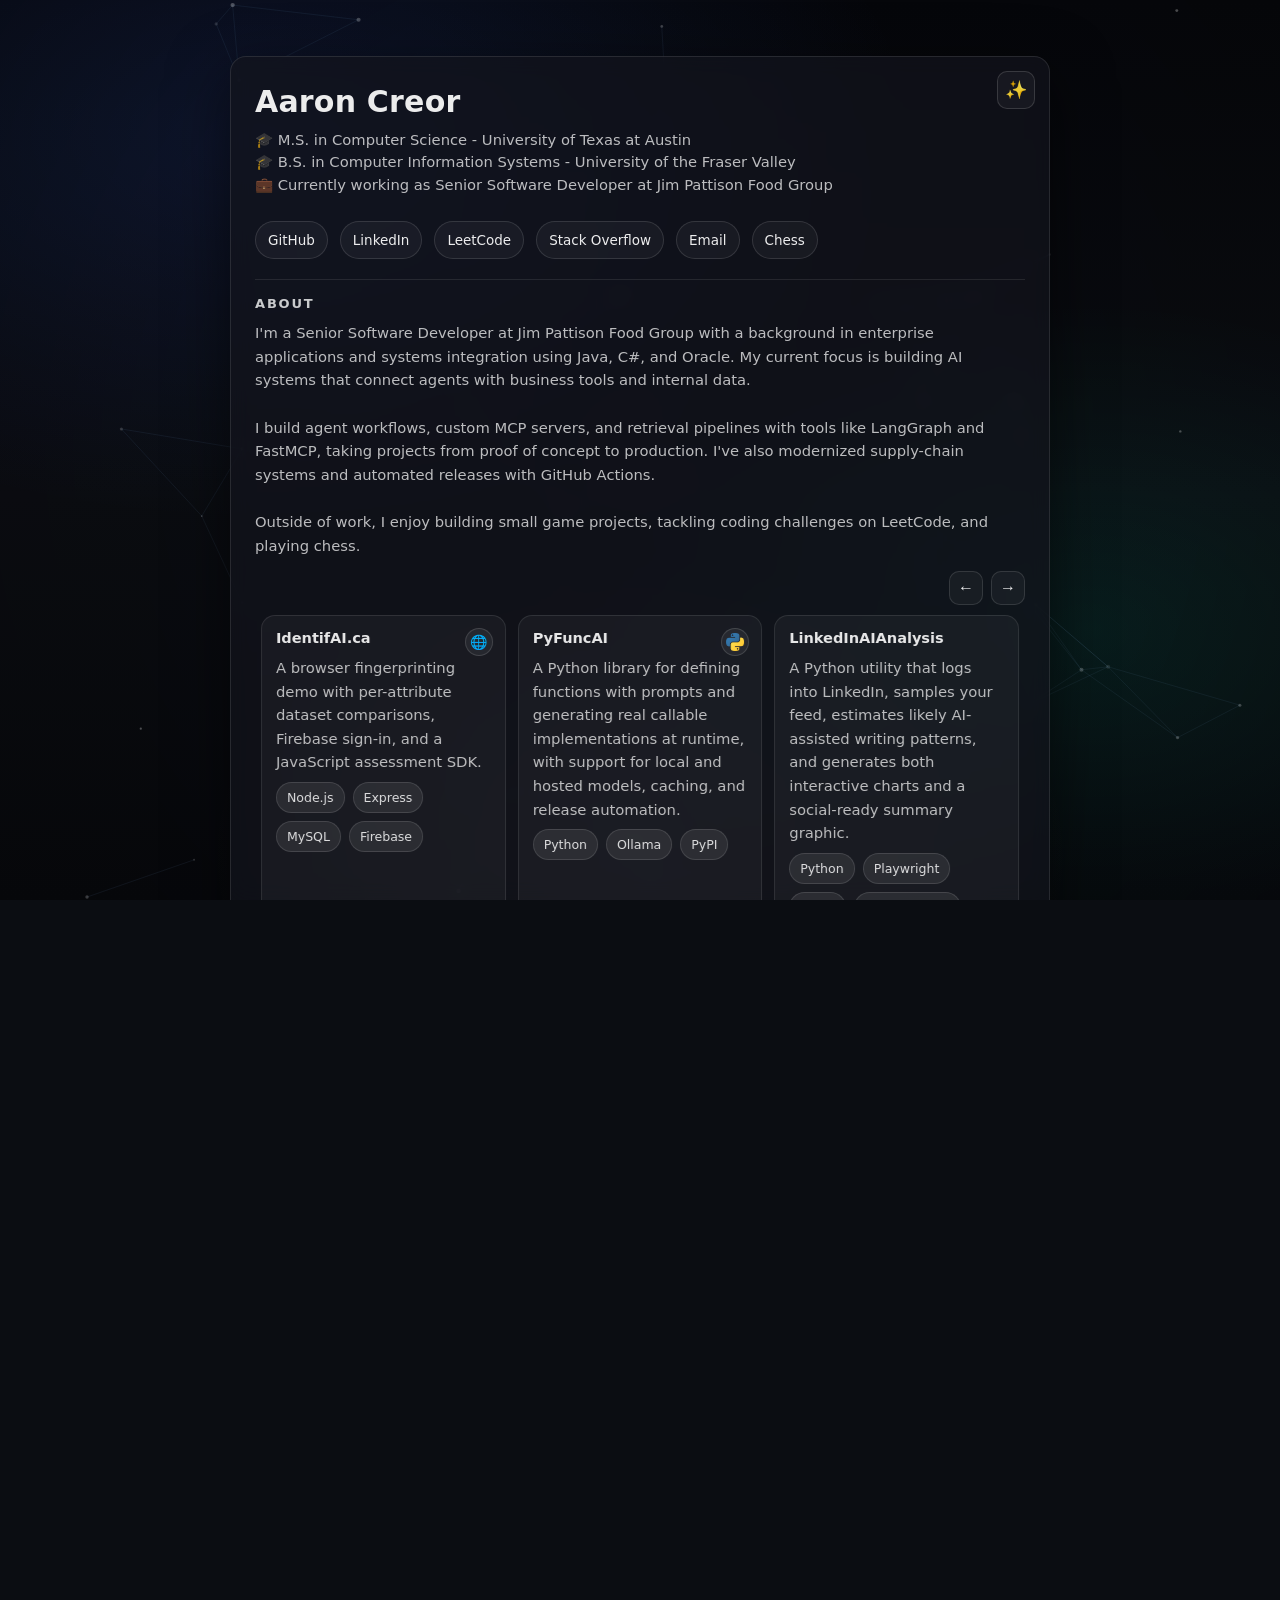
==== commit 13ec0ca7: "Add IdentifAI website button and simplify project description" ====
--- a/index.html
+++ b/index.html
@@ -85,17 +85,19 @@
           <div class="projectCarouselViewport">
             <div class="projectCarouselTrack" id="projectCarouselTrack">
               <div class="projectSlide">
-                <a
-                  class="card projectCard"
-                  href="https://identifai.ca/"
-                  target="_blank"
-                  rel="noreferrer"
-                  aria-label="Open IdentifAI browser fingerprinting demo"
-                >
+                <div class="card projectCard projectCardWithAction">
+                  <a
+                    class="projectCardOverlayLink"
+                    href="https://identifai.ca/"
+                    target="_blank"
+                    rel="noreferrer"
+                    aria-label="Open IdentifAI browser fingerprinting demo"
+                  ></a>
+                  <div class="projectCardContent">
                   <h3 class="projectCardTitle">IdentifAI.ca</h3>
                   <p class="projectDesc">
                     A browser fingerprinting demo with per-attribute dataset comparisons, Firebase sign-in, and a JavaScript
-                    assessment SDK. Tested and deployed automatically with GitHub Actions.
+                    assessment SDK.
                   </p>
                   <div class="chips" aria-label="IdentifAI technology">
                     <span class="chip">Node.js</span>
@@ -103,7 +105,16 @@
                     <span class="chip">MySQL</span>
                     <span class="chip">Firebase</span>
                   </div>
-                </a>
+                  </div>
+                  <a
+                    class="projectCardActionBtn"
+                    href="https://identifai.ca/"
+                    target="_blank"
+                    rel="noreferrer"
+                    aria-label="Open IdentifAI website"
+                    title="Open Website"
+                  >🌐</a>
+                </div>
               </div>
 
               <div class="projectSlide">
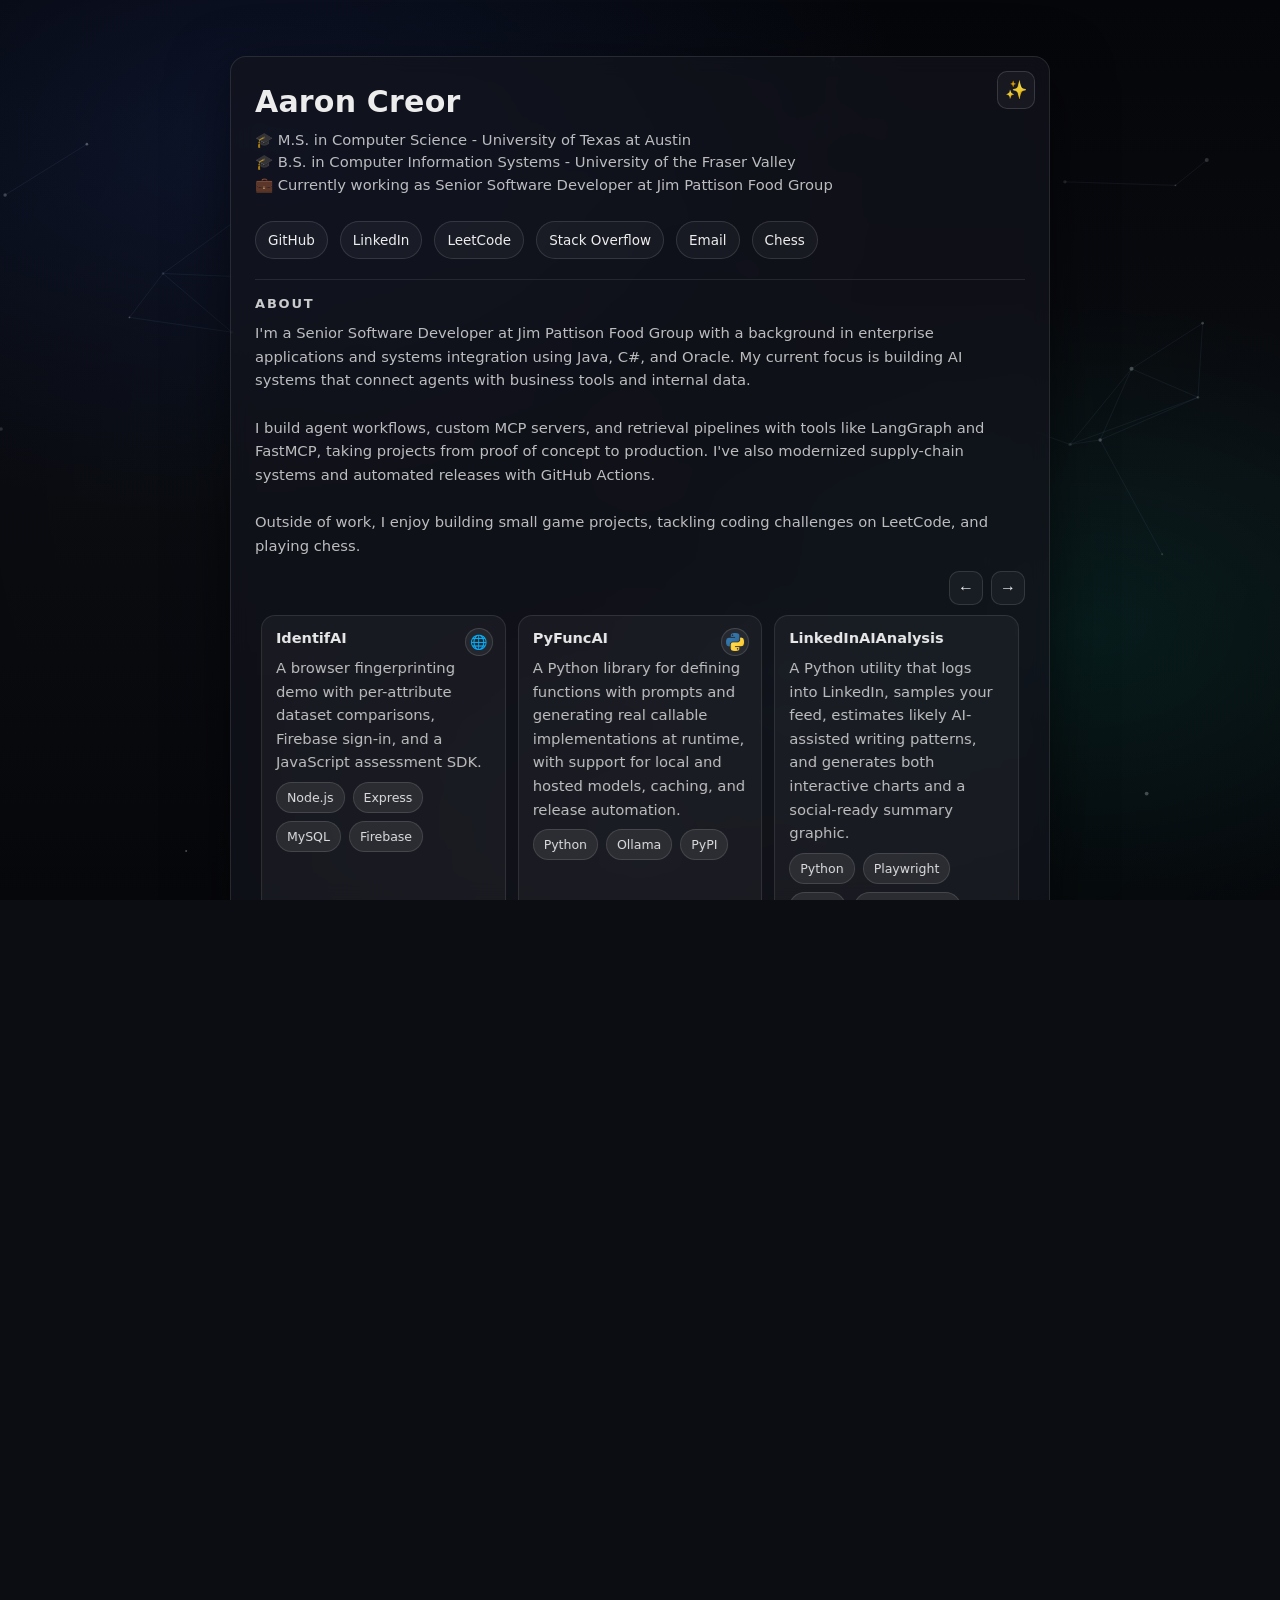
==== commit a9a1f409: "Shorten IdentifAI project card title" ====
--- a/index.html
+++ b/index.html
@@ -94,7 +94,7 @@
                     aria-label="Open IdentifAI browser fingerprinting demo"
                   ></a>
                   <div class="projectCardContent">
-                  <h3 class="projectCardTitle">IdentifAI.ca</h3>
+                  <h3 class="projectCardTitle">IdentifAI</h3>
                   <p class="projectDesc">
                     A browser fingerprinting demo with per-attribute dataset comparisons, Firebase sign-in, and a JavaScript
                     assessment SDK.
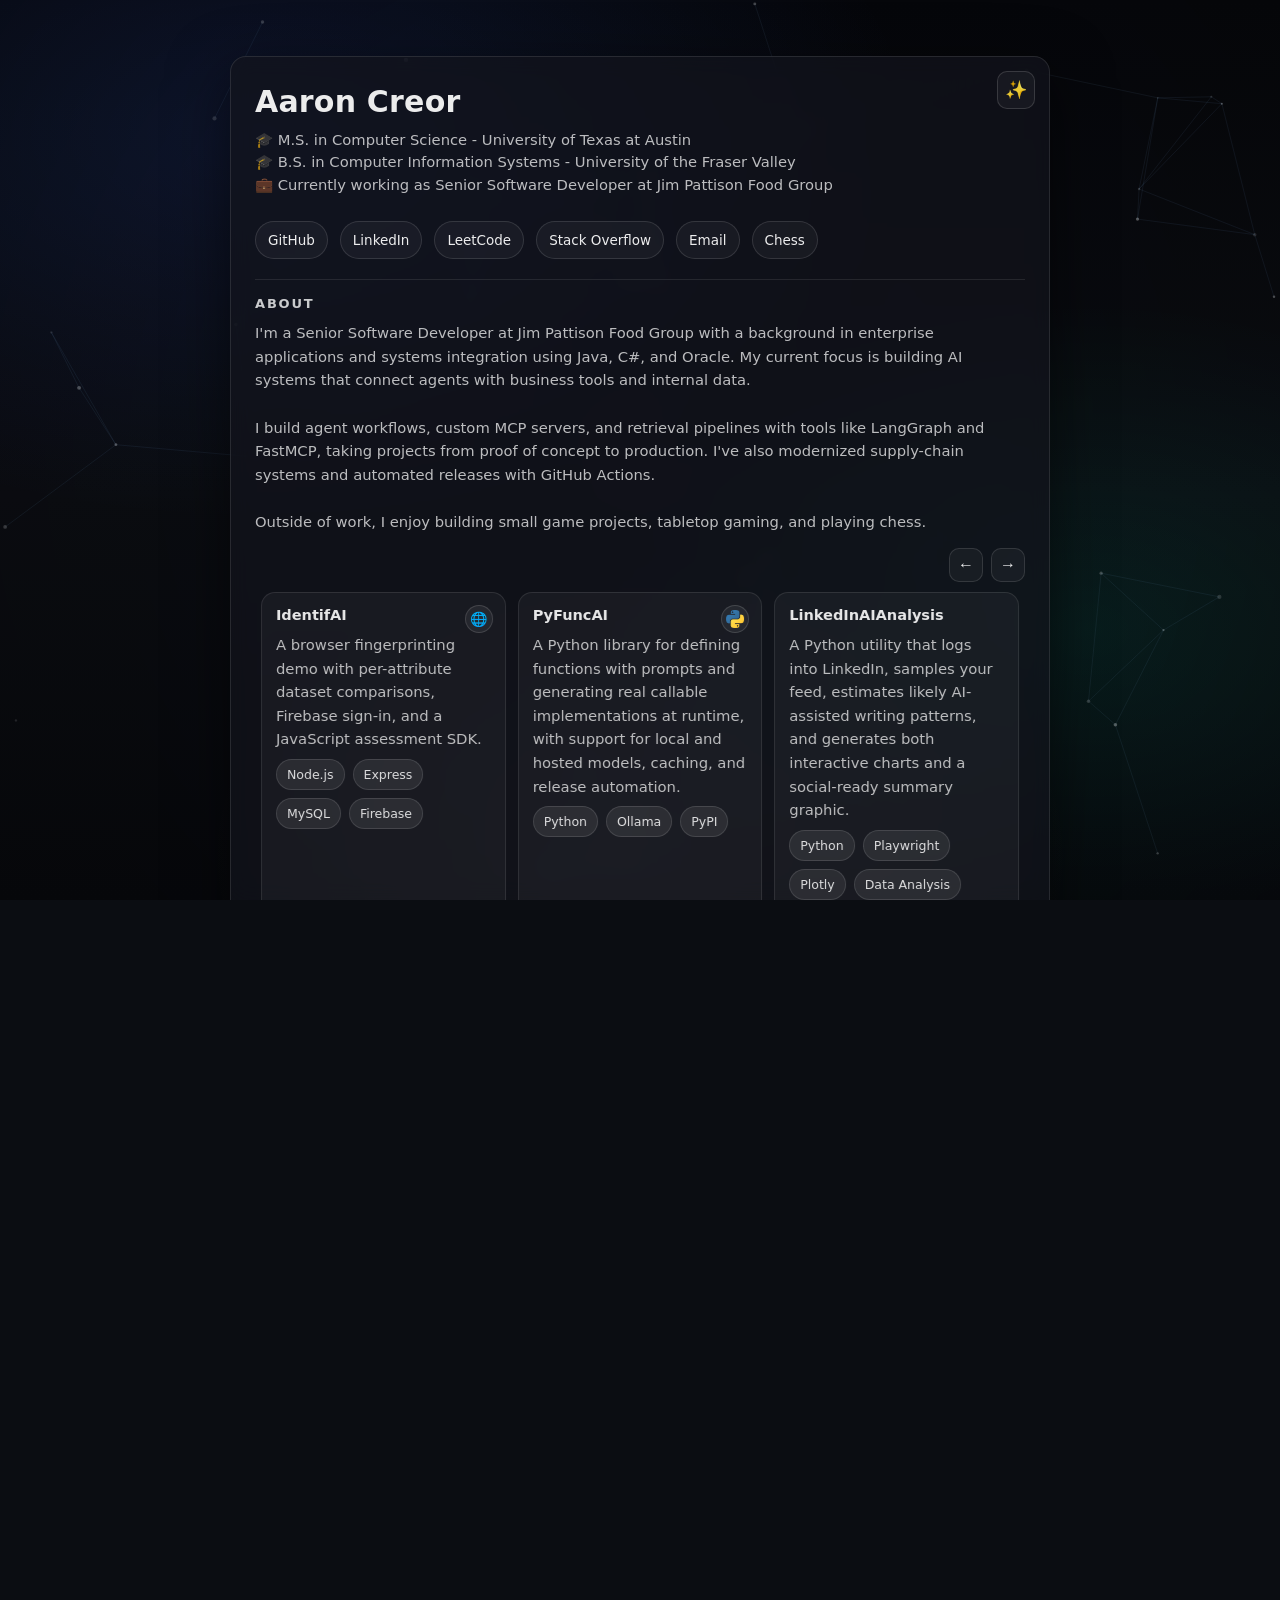
==== commit 74b211de: "Updated bio" ====
--- a/index.html
+++ b/index.html
@@ -57,7 +57,7 @@
           taking projects from proof of concept to production. I&apos;ve also modernized supply-chain systems and automated
           releases with GitHub Actions.
           <br><br>
-          Outside of work, I enjoy building small game projects, tackling coding challenges on LeetCode, and playing chess.
+          Outside of work, I enjoy building small game projects, tabletop gaming, and playing chess.
         </p>
 
         <div class="projectCarousel" id="projectCarousel" aria-label="Featured projects carousel">
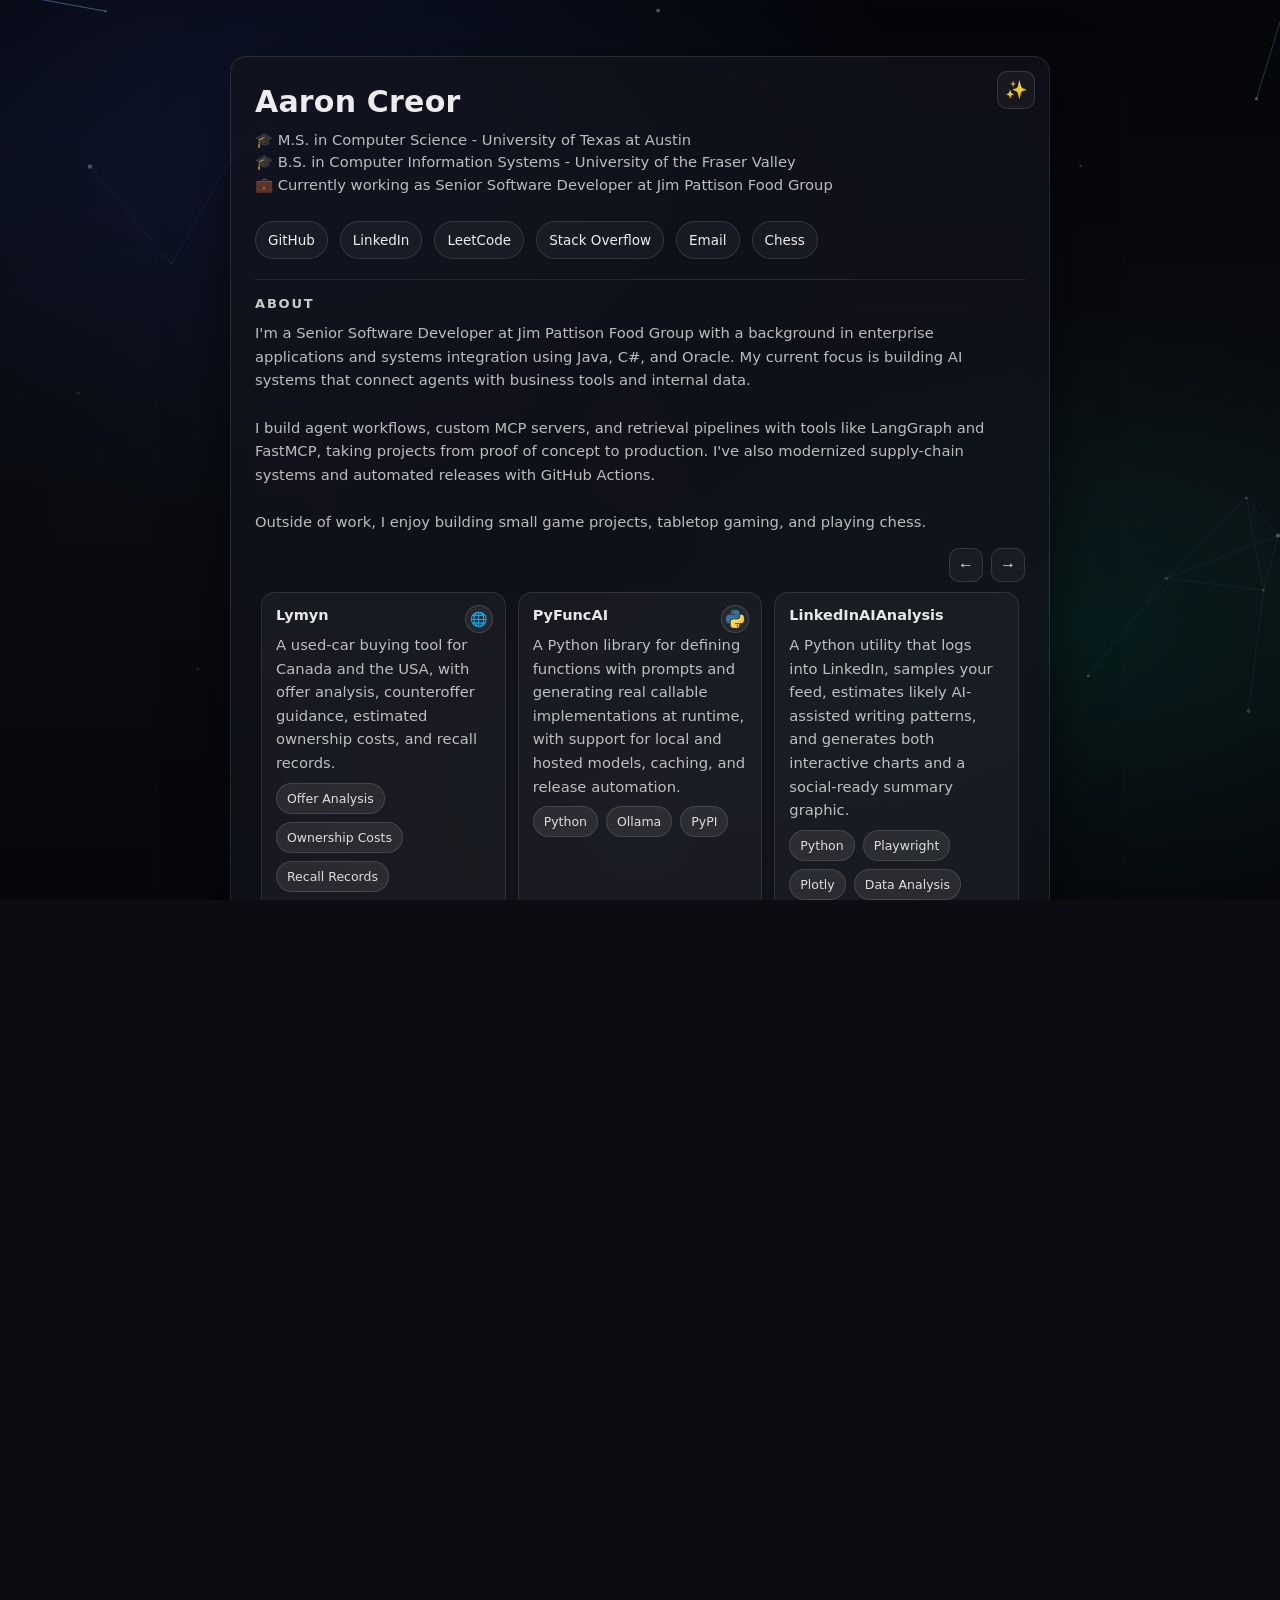
==== commit bfa25bfd: "Replace IdentifAI with Lymyn, add badges, move classifier to Gemini - Swap the IdentifAI project car" ====
--- a/index.html
+++ b/index.html
@@ -88,30 +88,29 @@
                 <div class="card projectCard projectCardWithAction">
                   <a
                     class="projectCardOverlayLink"
-                    href="https://identifai.ca/"
+                    href="https://lymyn.com/"
                     target="_blank"
                     rel="noreferrer"
-                    aria-label="Open IdentifAI browser fingerprinting demo"
+                    aria-label="Open Lymyn used-car offer analysis"
                   ></a>
                   <div class="projectCardContent">
-                  <h3 class="projectCardTitle">IdentifAI</h3>
-                  <p class="projectDesc">
-                    A browser fingerprinting demo with per-attribute dataset comparisons, Firebase sign-in, and a JavaScript
-                    assessment SDK.
-                  </p>
-                  <div class="chips" aria-label="IdentifAI technology">
-                    <span class="chip">Node.js</span>
-                    <span class="chip">Express</span>
-                    <span class="chip">MySQL</span>
-                    <span class="chip">Firebase</span>
+                  <h3 class="projectCardTitle">Lymyn</h3>
+                  <p class="projectDesc">
+                    A used-car buying tool for Canada and the USA, with offer analysis, counteroffer guidance, estimated
+                    ownership costs, and recall records.
+                  </p>
+                  <div class="chips" aria-label="Lymyn features">
+                    <span class="chip">Offer Analysis</span>
+                    <span class="chip">Ownership Costs</span>
+                    <span class="chip">Recall Records</span>
                   </div>
                   </div>
                   <a
                     class="projectCardActionBtn"
-                    href="https://identifai.ca/"
+                    href="https://lymyn.com/"
                     target="_blank"
                     rel="noreferrer"
-                    aria-label="Open IdentifAI website"
+                    aria-label="Open Lymyn website"
                     title="Open Website"
                   >🌐</a>
                 </div>
@@ -378,27 +377,56 @@
       <section class="section">
         <h2>Languages &amp; Tools</h2>
 
-        <div class="chips" aria-label="Languages">
-          <span class="chip">Java</span>
+        <h3 class="cardTitle">AI &amp; ML</h3>
+        <div class="chips" aria-label="AI &amp; ML">
+          <span class="chip">LangGraph</span>
+          <span class="chip">LangSmith</span>
+          <span class="chip">FastMCP</span>
+          <span class="chip">Microsoft Foundry</span>
+          <span class="chip">Databricks</span>
+          <span class="chip">MLflow</span>
+          <span class="chip">RAG</span>
+          <span class="chip">MCP</span>
+          <span class="chip">LiteLLM</span>
+        </div>
+
+        <h3 class="cardTitle">Languages &amp; Databases</h3>
+        <div class="chips" aria-label="Languages &amp; Databases">
+          <span class="chip">Python</span>
+          <span class="chip">Java (J2EE)</span>
           <span class="chip">C#</span>
-          <span class="chip">.NET</span>
-          <span class="chip">Python</span>
           <span class="chip">Kotlin</span>
+          <span class="chip">SQL</span>
+          <span class="chip">Oracle PL/SQL</span>
+          <span class="chip">PostgreSQL</span>
+          <span class="chip">MySQL</span>
           <span class="chip">Bash</span>
           <span class="chip">PowerShell</span>
-          <span class="chip">SQL</span>
-          <span class="chip">MySQL</span>
-          <span class="chip">Oracle</span>
-          <span class="chip">PostgreSQL</span>
-        </div>
-
-        <div class="chips chipsTopGap" aria-label="Tools">
+        </div>
+
+        <h3 class="cardTitle">Development Tools</h3>
+        <div class="chips" aria-label="Development Tools">
+          <span class="chip">Git</span>
+          <span class="chip">GitHub Actions</span>
           <span class="chip">Jira</span>
+          <span class="chip">Maven</span>
+          <span class="chip">Gradle</span>
+          <span class="chip">Postman</span>
           <span class="chip">Confluence</span>
-          <span class="chip">GitHub Actions</span>
-          <span class="chip">Unix/Linux</span>
-          <span class="chip">J2EE (JBoss EAP)</span>
-        </div>
+          <span class="chip">OpenCode</span>
+          <span class="chip">Codex</span>
+        </div>
+
+        <h3 class="cardTitle">Infrastructure</h3>
+        <div class="chips" aria-label="Infrastructure">
+          <span class="chip">AWS RDS</span>
+          <span class="chip">Azure AD</span>
+          <span class="chip">Azure Exchange</span>
+          <span class="chip">Azure Database</span>
+          <span class="chip">Azure DevOps</span>
+          <span class="chip">Azure Container Apps</span>
+        </div>
+
       </section>
 
       <section class="section">
@@ -442,6 +470,45 @@
           <div class="badgeGrid badgeGridTopGap">
             <a
               class="badgeCard"
+              href="https://www.credly.com/badges/0977f119-12be-4b70-a6e5-62e1abd5f7ee/public_url"
+              target="_blank"
+              rel="noreferrer"
+            >
+              <div class="badgeIcon" aria-hidden="true">&#127941;</div>
+              <div class="badgeMeta">
+                <div class="badgeTitle">Microsoft Pro Badge: GitHub Copilot - Proficient</div>
+                <div class="badgeIssuer">Microsoft</div>
+              </div>
+            </a>
+
+            <a
+              class="badgeCard"
+              href="https://cns.badges.utexas.edu/d3496eec-4a21-4ff0-8ab4-9ef8c959c034#acc.z95Ncnse"
+              target="_blank"
+              rel="noreferrer"
+            >
+              <div class="badgeIcon" aria-hidden="true">&#127941;</div>
+              <div class="badgeMeta">
+                <div class="badgeTitle">Advanced Operating Systems</div>
+                <div class="badgeIssuer">University of Texas at Austin</div>
+              </div>
+            </a>
+
+            <a
+              class="badgeCard"
+              href="https://cns.badges.utexas.edu/59c7c6ad-1cb7-4019-b2e3-5678dc31c0ba#acc.gcbpUPRf"
+              target="_blank"
+              rel="noreferrer"
+            >
+              <div class="badgeIcon" aria-hidden="true">&#127941;</div>
+              <div class="badgeMeta">
+                <div class="badgeTitle">Online Learning and Optimization</div>
+                <div class="badgeIssuer">University of Texas at Austin</div>
+              </div>
+            </a>
+
+            <a
+              class="badgeCard"
               href="https://cns.badges.utexas.edu/d0c8f2d1-d09c-4305-89a2-3057356440a3#acc.Bipou2rD"
               target="_blank"
               rel="noreferrer"
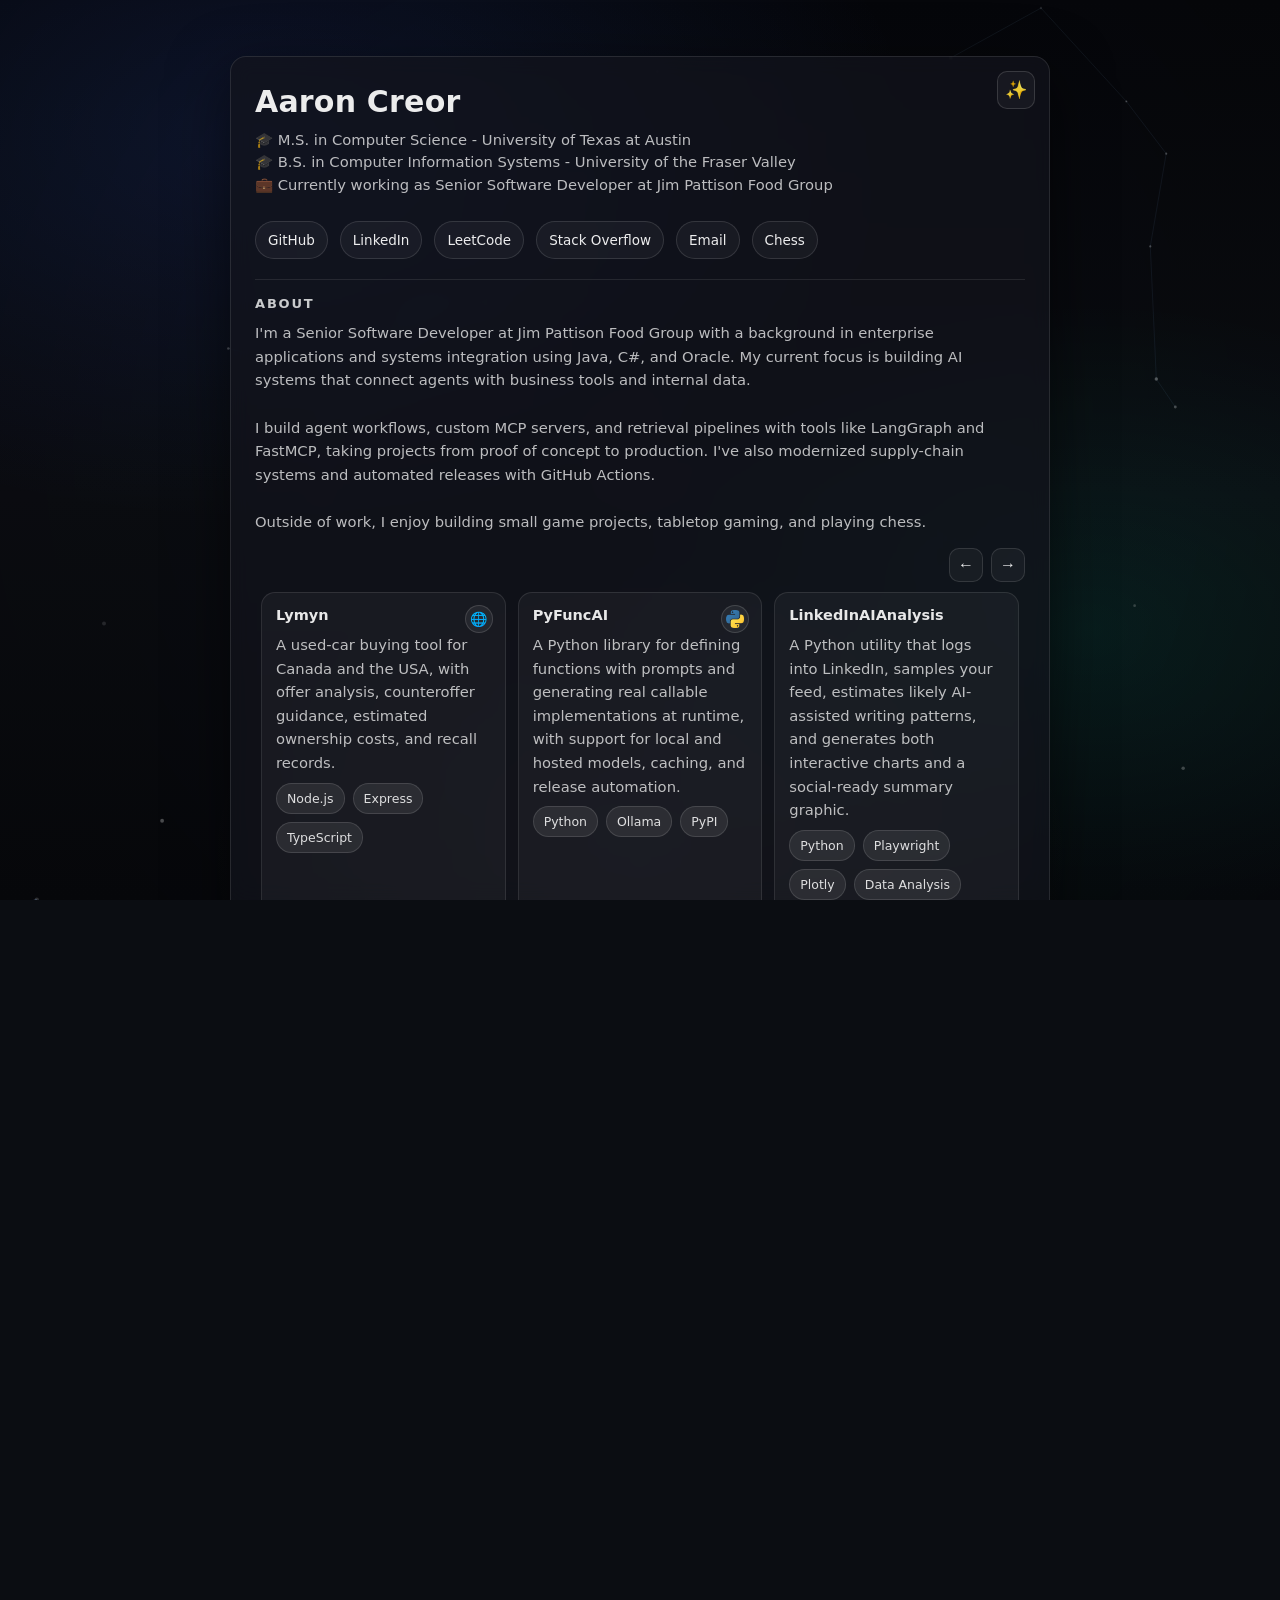
==== commit e2fe9e87: "Use tech chips for Lymyn and flatten Languages & Tools - Lymyn card chips: Node.js, Express, TypeScr" ====
--- a/index.html
+++ b/index.html
@@ -99,10 +99,10 @@
                     A used-car buying tool for Canada and the USA, with offer analysis, counteroffer guidance, estimated
                     ownership costs, and recall records.
                   </p>
-                  <div class="chips" aria-label="Lymyn features">
-                    <span class="chip">Offer Analysis</span>
-                    <span class="chip">Ownership Costs</span>
-                    <span class="chip">Recall Records</span>
+                  <div class="chips" aria-label="Lymyn technology">
+                    <span class="chip">Node.js</span>
+                    <span class="chip">Express</span>
+                    <span class="chip">TypeScript</span>
                   </div>
                   </div>
                   <a
@@ -377,21 +377,7 @@
       <section class="section">
         <h2>Languages &amp; Tools</h2>
 
-        <h3 class="cardTitle">AI &amp; ML</h3>
-        <div class="chips" aria-label="AI &amp; ML">
-          <span class="chip">LangGraph</span>
-          <span class="chip">LangSmith</span>
-          <span class="chip">FastMCP</span>
-          <span class="chip">Microsoft Foundry</span>
-          <span class="chip">Databricks</span>
-          <span class="chip">MLflow</span>
-          <span class="chip">RAG</span>
-          <span class="chip">MCP</span>
-          <span class="chip">LiteLLM</span>
-        </div>
-
-        <h3 class="cardTitle">Languages &amp; Databases</h3>
-        <div class="chips" aria-label="Languages &amp; Databases">
+        <div class="chips" aria-label="Languages">
           <span class="chip">Python</span>
           <span class="chip">Java (J2EE)</span>
           <span class="chip">C#</span>
@@ -404,8 +390,16 @@
           <span class="chip">PowerShell</span>
         </div>
 
-        <h3 class="cardTitle">Development Tools</h3>
-        <div class="chips" aria-label="Development Tools">
+        <div class="chips chipsTopGap" aria-label="Tools">
+          <span class="chip">LangGraph</span>
+          <span class="chip">LangSmith</span>
+          <span class="chip">FastMCP</span>
+          <span class="chip">Microsoft Foundry</span>
+          <span class="chip">Databricks</span>
+          <span class="chip">MLflow</span>
+          <span class="chip">RAG</span>
+          <span class="chip">MCP</span>
+          <span class="chip">LiteLLM</span>
           <span class="chip">Git</span>
           <span class="chip">GitHub Actions</span>
           <span class="chip">Jira</span>
@@ -415,10 +409,6 @@
           <span class="chip">Confluence</span>
           <span class="chip">OpenCode</span>
           <span class="chip">Codex</span>
-        </div>
-
-        <h3 class="cardTitle">Infrastructure</h3>
-        <div class="chips" aria-label="Infrastructure">
           <span class="chip">AWS RDS</span>
           <span class="chip">Azure AD</span>
           <span class="chip">Azure Exchange</span>
@@ -426,7 +416,6 @@
           <span class="chip">Azure DevOps</span>
           <span class="chip">Azure Container Apps</span>
         </div>
-
       </section>
 
       <section class="section">
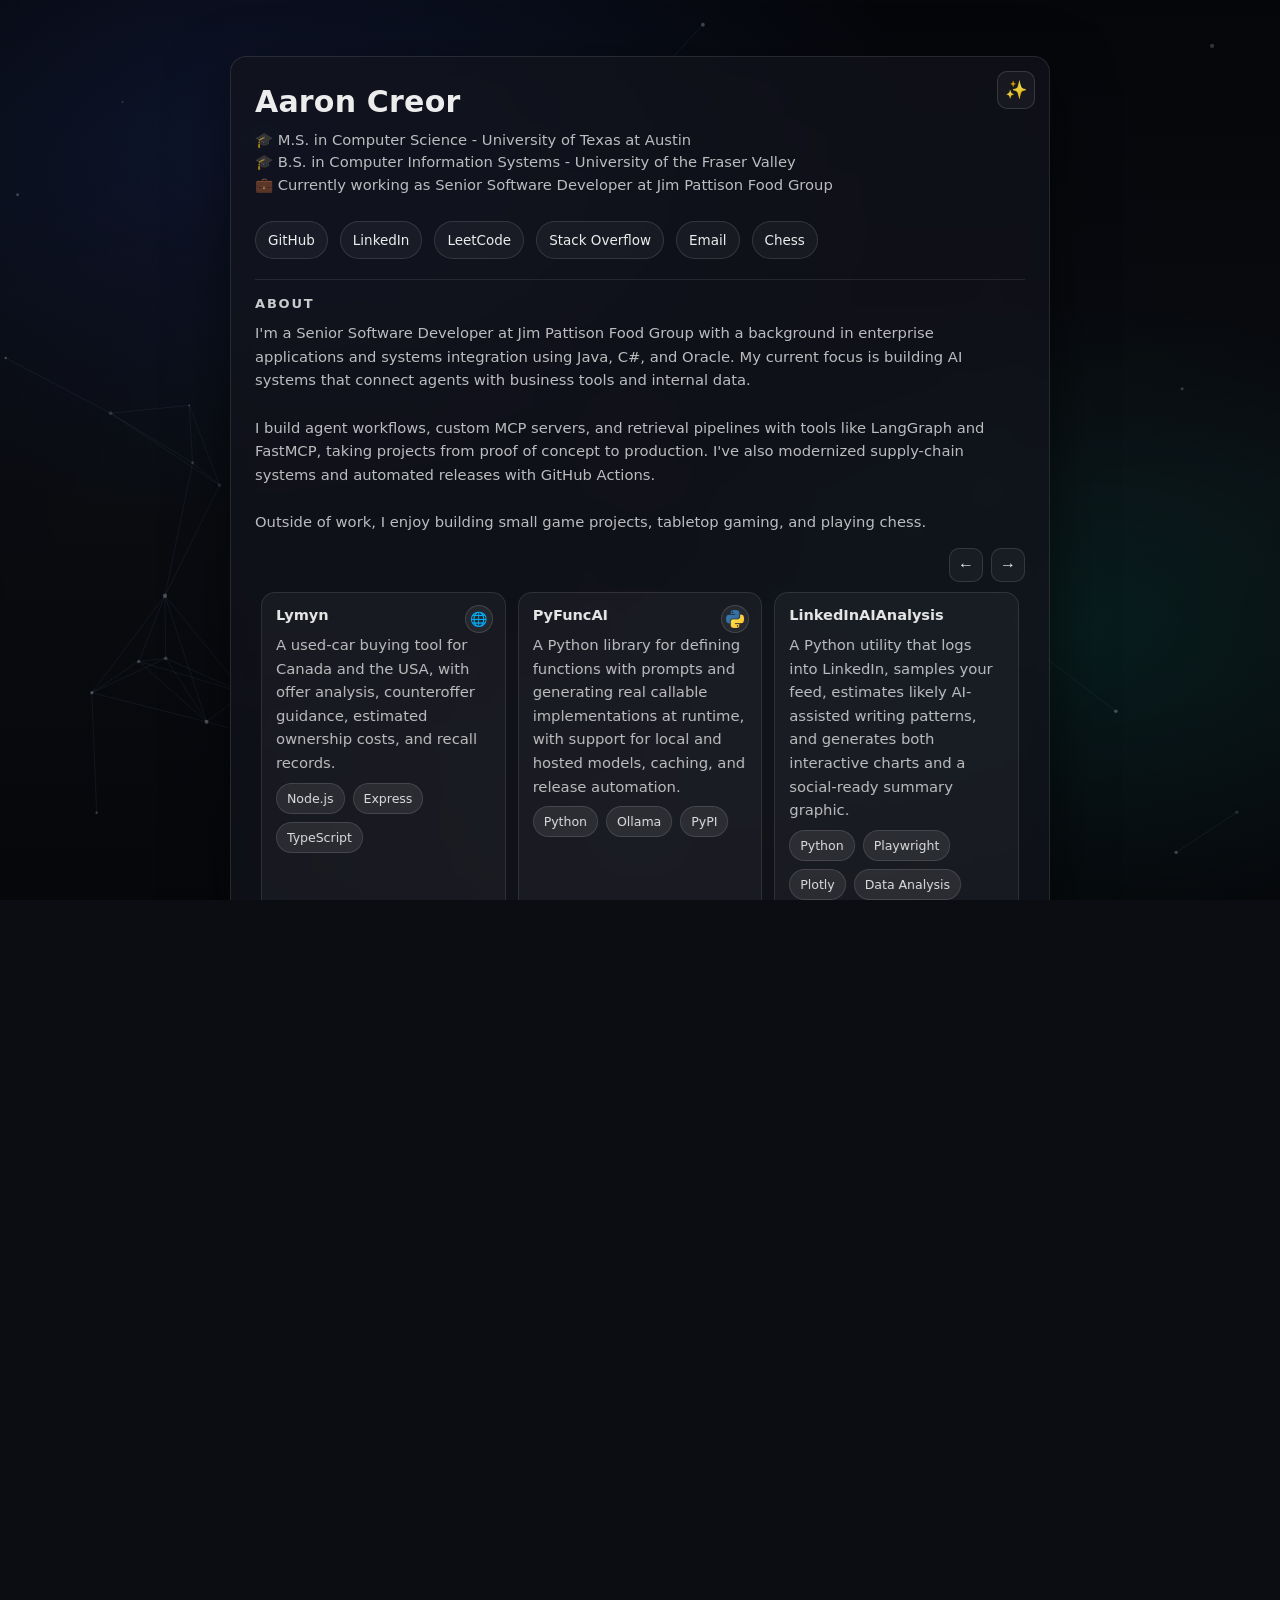
==== commit 647d067a: "Revalidate blog manifest so removed posts drop off the homepage The server sends no Cache-Control fo" ====
--- a/index.html
+++ b/index.html
@@ -583,6 +583,6 @@
     </div>
   </main>
 
-  <script src="js/index.js?v=20260426d" defer></script>
+  <script src="js/index.js?v=20261110a" defer></script>
 </body>
 </html>
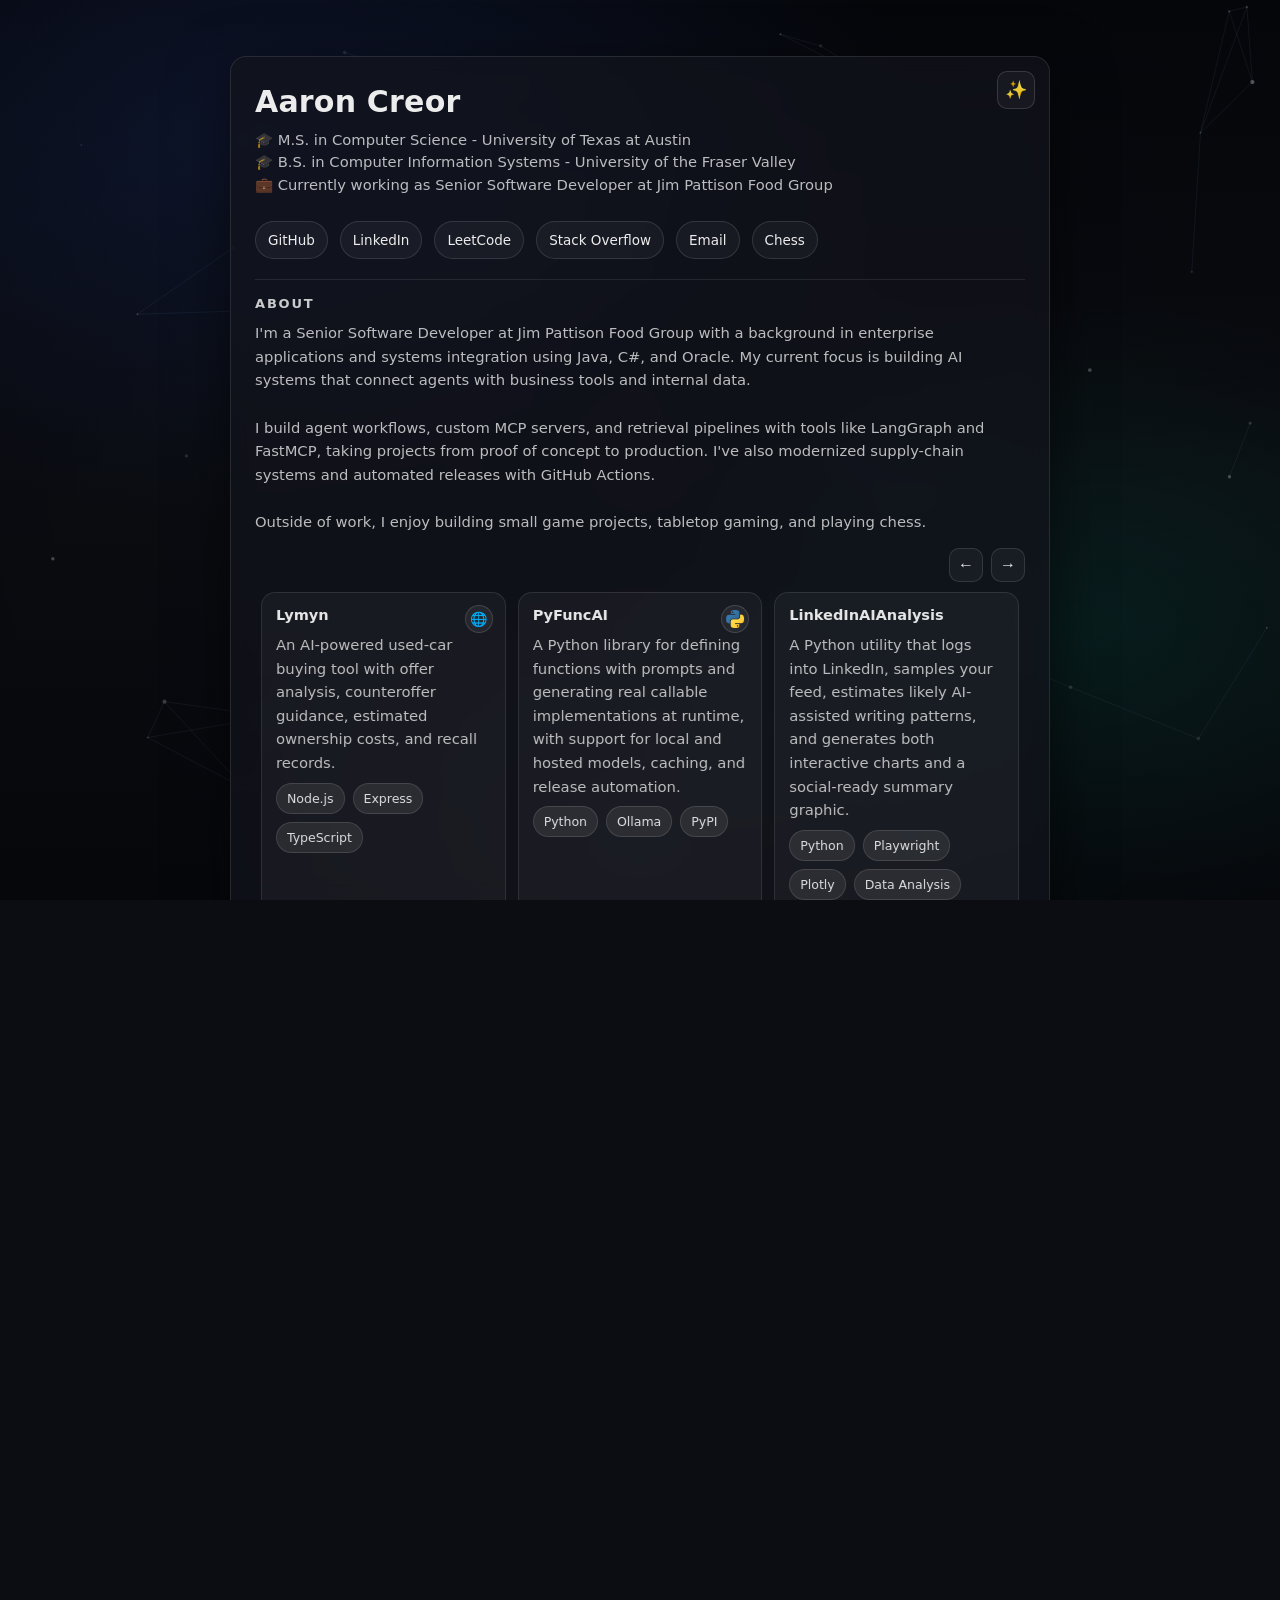
==== commit bba82afb: "Describe Lymyn as AI-powered and drop region mention Co-Authored-By: Claude Opus 5.5 <noreply@anthro" ====
--- a/index.html
+++ b/index.html
@@ -91,13 +91,13 @@
                     href="https://lymyn.com/"
                     target="_blank"
                     rel="noreferrer"
-                    aria-label="Open Lymyn used-car offer analysis"
+                    aria-label="Open Lymyn AI-powered used-car offer analysis"
                   ></a>
                   <div class="projectCardContent">
                   <h3 class="projectCardTitle">Lymyn</h3>
                   <p class="projectDesc">
-                    A used-car buying tool for Canada and the USA, with offer analysis, counteroffer guidance, estimated
-                    ownership costs, and recall records.
+                    An AI-powered used-car buying tool with offer analysis, counteroffer guidance, estimated ownership
+                    costs, and recall records.
                   </p>
                   <div class="chips" aria-label="Lymyn technology">
                     <span class="chip">Node.js</span>
